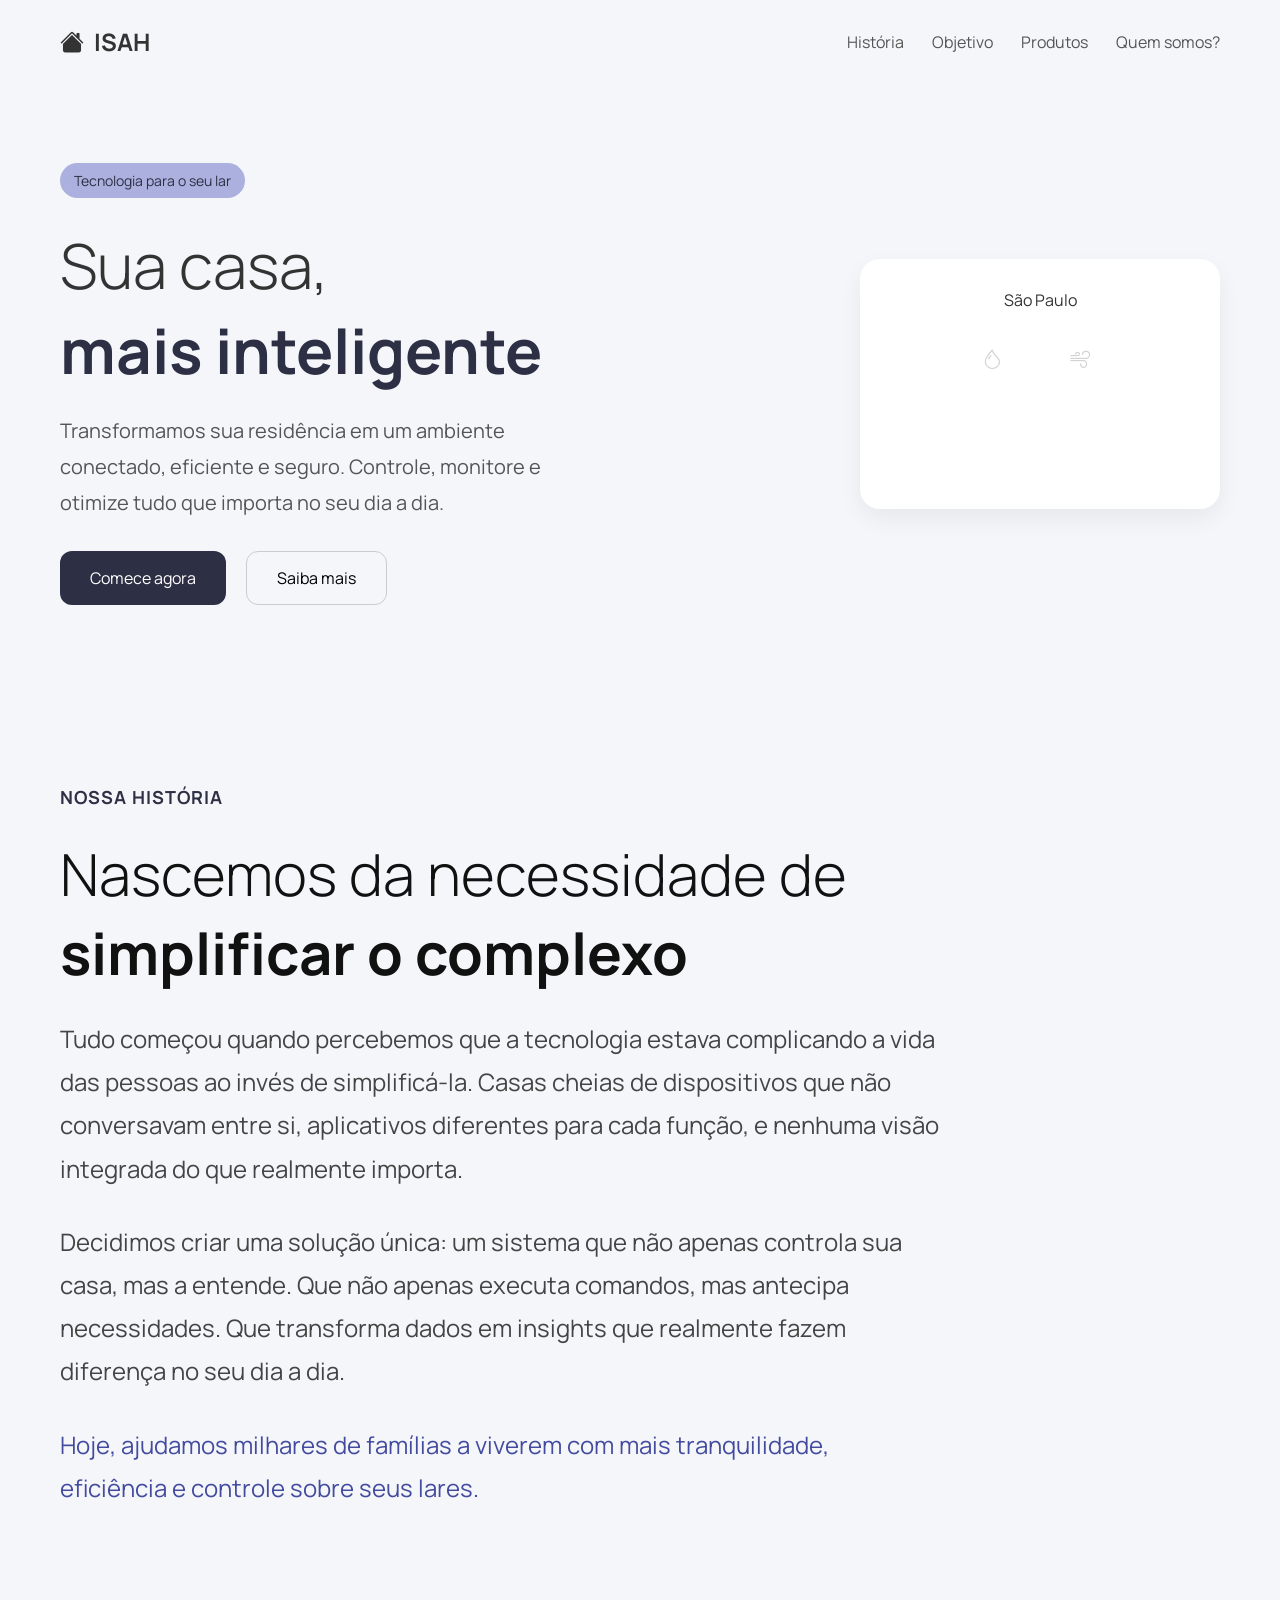
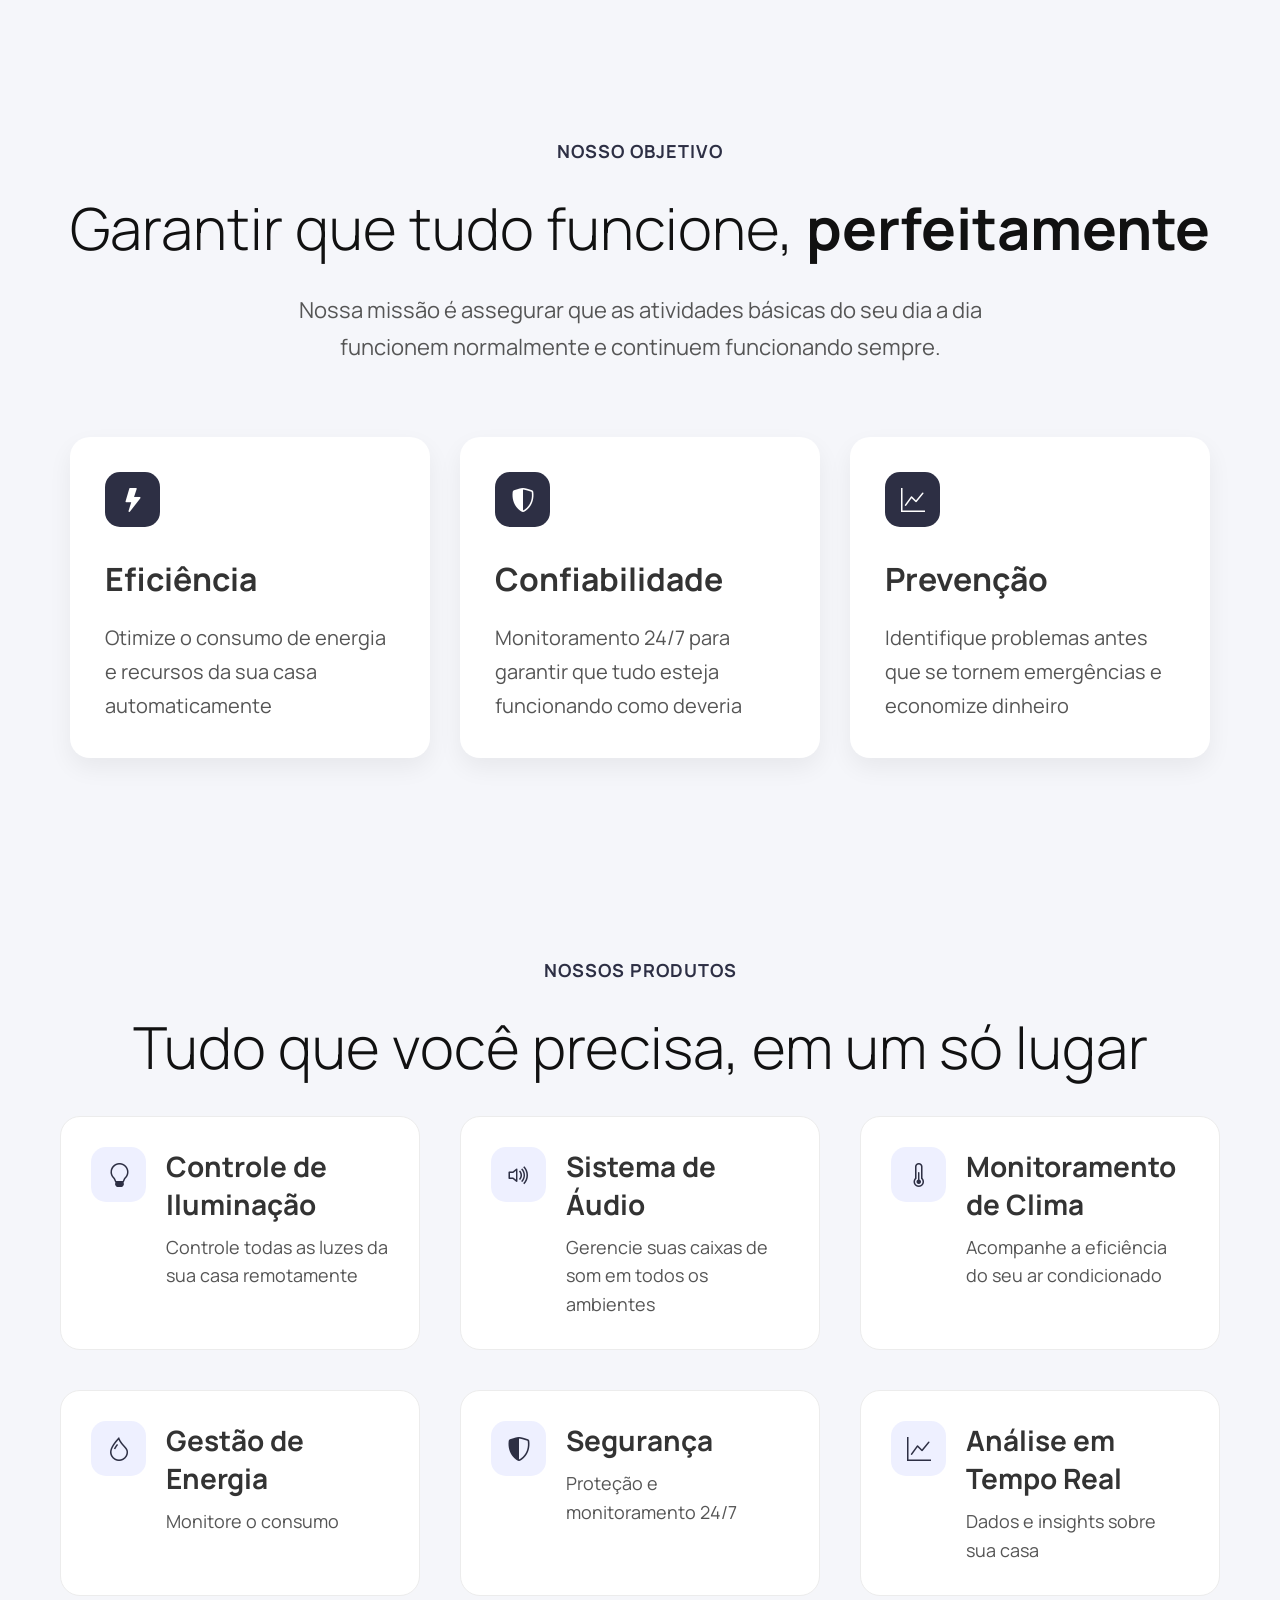
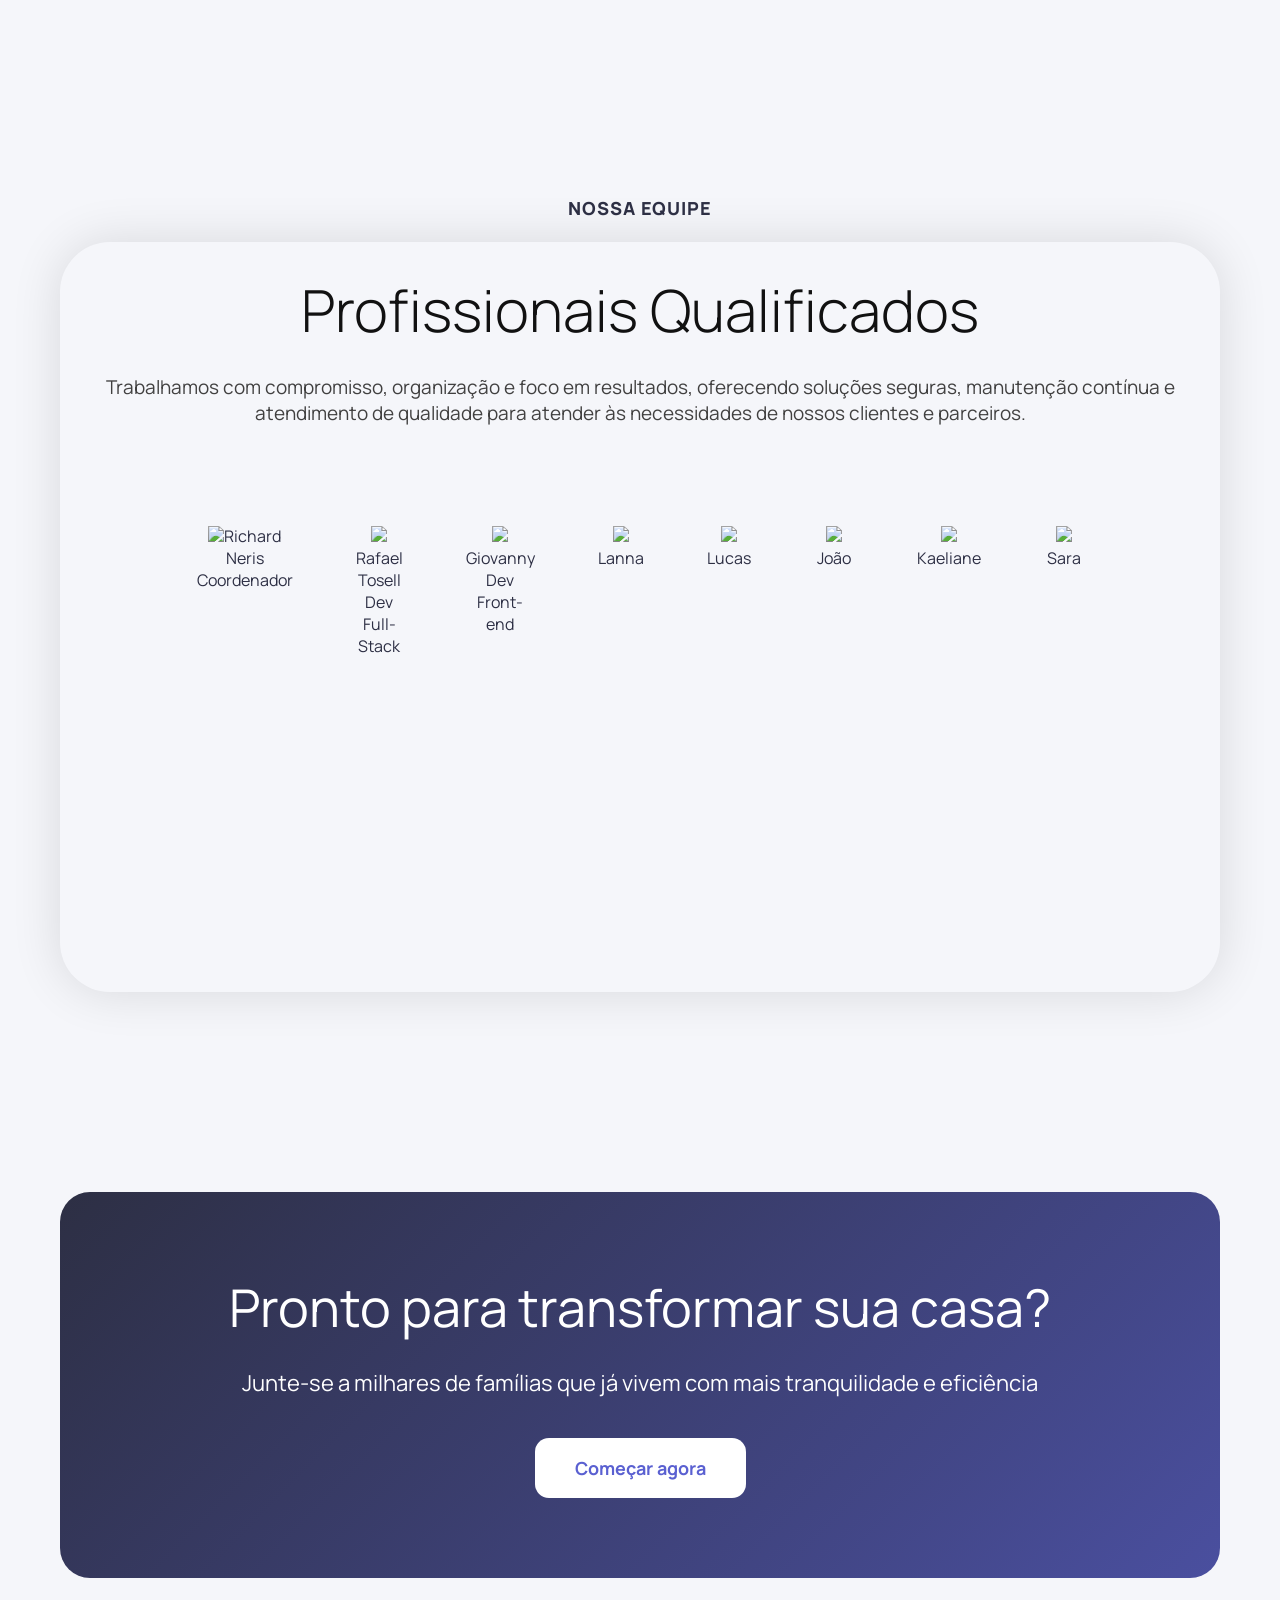
==== index.html @ e9da9058 "Add files via upload" ====
<!DOCTYPE html>
<html lang="pt-BR">

<head>
  <meta charset="UTF-8">
  <meta name="viewport" content="width=device-width, initial-scale=1.0">
  <link rel="stylesheet" href="https://cdn.jsdelivr.net/npm/bootstrap-icons@1.13.1/font/bootstrap-icons.min.css">
  <title>ISAH</title>
  <script src="./Sites Juntos/ISAH - Site Apresentação/script.js" defer></script>
  <link rel="stylesheet" href="./Sites Juntos/ISAH - Site Apresentação/style.css">
</head>

<body>

  <!-- HEADER -->

  <header>
    <h2><i class="bi bi-house-fill"></i>ISAH</h2>

    <nav>
      <a href="#history">História</a>
      <a href="#goals">Objetivo</a>
      <a href="#products">Produtos</a>
      <a href="#nos">Quem somos?</a>
    </nav>
  </header>

  <!-- HERO -->

  <section class="hero">

    <div class="left">

      <div class="tag">
        Tecnologia para o seu lar
      </div>

      <h1>
        Sua casa, <br>
        <span>mais inteligente</span>
      </h1>

      <p>
        Transformamos sua residência em um ambiente conectado,
        eficiente e seguro. Controle, monitore e otimize tudo
        que importa no seu dia a dia.
      </p>

      <div class="buttons">
        <button id="btn-primary">Comece agora</button>
        <button class="btn-secondary">Saiba mais</button>
      </div>

    </div>

    <div class="clima">


      <large id="loc">São Paulo</large>

      <div class="temp"></div>

      <p id="status-clima"></p>

      <div class="weather-info">
        <div>
          <p id="umidade-ar"><i class="bi bi-droplet"></i></p>

          <p id="velocidade-vento"><i class="bi bi-wind"></i> &nbsp;</p>
        </div>

      </div>

  </section>

  <!-- HISTÓRIA -->

  <section id="history">

    <span class="subtitle">NOSSA HISTÓRIA</span>

    <h2>
      Nascemos da necessidade de <br>
      <span>simplificar o complexo</span>
    </h2>

    <p>
      Tudo começou quando percebemos que a tecnologia estava complicando a vida das pessoas ao invés de simplificá-la.
      Casas cheias de dispositivos que não conversavam entre si, aplicativos diferentes para cada função,
      e nenhuma visão integrada do que realmente importa.
    </p>

    <p>
      Decidimos criar uma solução única: um sistema que não apenas controla sua casa, mas a entende.
      Que não apenas executa comandos, mas antecipa necessidades.
      Que transforma dados em insights que realmente fazem diferença no seu dia a dia.
    </p>

    <p class="highlight">
      Hoje, ajudamos milhares de famílias a viverem com mais tranquilidade,
      eficiência e controle sobre seus lares.
    </p>

  </section>

  <!-- OBJETIVOS -->

  <section id="goals">

    <span class="subtitle">NOSSO OBJETIVO</span>

    <h2>
      Garantir que tudo funcione,
      <span>perfeitamente</span>
    </h2>

    <p class="description">
      Nossa missão é assegurar que as atividades básicas do seu dia a dia
      funcionem normalmente e continuem funcionando sempre.
    </p>

    <div class="cards">

      <div class="card">
        <div class="icon"><i class="bi bi-lightning-fill"></i></div>

        <h3>Eficiência</h3>

        <p>
          Otimize o consumo de energia e recursos da sua casa automaticamente
        </p>
      </div>

      <div class="card">
        <div class="icon"><i class="bi bi-shield-shaded"></i></div>

        <h3>Confiabilidade</h3>

        <p>
          Monitoramento 24/7 para garantir que tudo esteja funcionando como deveria
        </p>
      </div>

      <div class="card">
        <div class="icon"><i class="bi bi-graph-up"></i></div>

        <h3>Prevenção</h3>

        <p>
          Identifique problemas antes que se tornem emergências e economize dinheiro
        </p>
      </div>

    </div>

  </section>

  <!-- PRODUTOS -->

  <section id="products">

    <span class="subtitle">NOSSOS PRODUTOS</span>

    <h2>
      Tudo que você precisa,
      <span>em um só lugar</span>
    </h2>

    <div class="products-grid">

      <div class="product-card">
        <div class="product-icon"><i class="bi bi-lightbulb"></i></div>

        <div>
          <h3>Controle de Iluminação</h3>
          <p>Controle todas as luzes da sua casa remotamente</p>
        </div>
      </div>

      <div class="product-card">
        <div class="product-icon"><i class="bi bi-volume-up"></i></div>

        <div>
          <h3>Sistema de Áudio</h3>
          <p>Gerencie suas caixas de som em todos os ambientes</p>
        </div>
      </div>

      <div class="product-card">
        <div class="product-icon"><i class="bi bi-thermometer-half"></i></div>

        <div>
          <h3>Monitoramento de Clima</h3>
          <p>Acompanhe a eficiência do seu ar condicionado</p>
        </div>
      </div>

      <div class="product-card">
        <div class="product-icon"><i class="bi bi-droplet"></i></div>

        <div>
          <h3>Gestão de Energia</h3>
          <p>Monitore o consumo</p>
        </div>
      </div>

      <div class="product-card">
        <div class="product-icon"><i class="bi bi-shield-shaded"></i></div>

        <div>
          <h3>Segurança</h3>
          <p>Proteção e monitoramento 24/7</p>
        </div>
      </div>

      <div class="product-card">
        <div class="product-icon"><i class="bi bi-graph-up"></i></div>

        <div>
          <h3>Análise em Tempo Real</h3>
          <p>Dados e insights sobre sua casa</p>
        </div>
      </div>

    </div>



    <!------Time----->


    <section id="nos">
 <h1 class="subtitle-time">NOSSA EQUIPE</h1><br>
      <div class="time-cor">
        <h2 class="time">Profissionais Qualificados</h2>
        <span class="text-apresentation">Trabalhamos com compromisso, organização e foco em resultados, oferecendo soluções seguras,
          manutenção contínua e atendimento de qualidade para atender às necessidades de nossos clientes e
          parceiros.</span>


        <div>
          <div class="box"><img
              src="../ISAH - Site Apresentação/src - integrantes/user-icon-on-transparent-background-free-png.webp"><span>Richard Neris<br>Coordenador</span></div>
          <div class="box"><img
              src="../ISAH - Site Apresentação/src - integrantes/user-icon-on-transparent-background-free-png.webp"><span>Rafael Tosell<br>Dev Full-Stack</span></div>
          <div class="box"><img
              src="../ISAH - Site Apresentação/src - integrantes/user-icon-on-transparent-background-free-png.webp"><span>Giovanny<br>Dev Front-end</span>
          </div>
          <div class="box"><img
              src="../ISAH - Site Apresentação/src - integrantes/user-icon-on-transparent-background-free-png.webp"><span>Lanna</span>
          </div>
          <div class="box"><img
              src="../ISAH - Site Apresentação/src - integrantes/user-icon-on-transparent-background-free-png.webp"><span>Lucas<br></span>
          </div>
          <div class="box"><img
              src="../ISAH - Site Apresentação/src - integrantes/user-icon-on-transparent-background-free-png.webp"><span>João</span>
          </div>
          <div class="box"><img
              src="../ISAH - Site Apresentação/src - integrantes/user-icon-on-transparent-background-free-png.webp"><span>Kaeliane</span>
          </div>
          <div class="box"><img
              src="../ISAH - Site Apresentação/src - integrantes/user-icon-on-transparent-background-free-png.webp"><span>Sara</span>
          </div>
        </div>
      </div>
    </section>


    <!-- CTA -->

    <div class="cta-box">

      <h3>Pronto para transformar sua casa?</h3>

      <p>
        Junte-se a milhares de famílias que já vivem
        com mais tranquilidade e eficiência
      </p>

      <button id="go-to-website">Começar agora</button>

    </div>

  </section>

</body>

</html>
---- Sites Juntos/ISAH - Site Apresentação/style.css ----
@import url('https://fonts.googleapis.com/css2?family=Jost:ital,wght@0,100..900;1,100..900&family=Oswald:wght@200..700&display=swap');
@import url('https://fonts.googleapis.com/css2?family=Manrope:wght@200..800&display=swap');

html{
  scroll-behavior: smooth;
}

* {
  margin: 0;
  padding: 0;
  box-sizing: border-box;
  font-family: "Manrope", sans-serif;
}

body {
  background: #f5f6fa;
  color: #333;
  opacity: 1;
}

body.carrega{
  animation: sair 1s forwards;
}


@keyframes sair{
  to{
    opacity: 0;
  }
}



/* HEADER */

header {
  display: flex;
  justify-content: space-between;
  align-items: center;
  padding: 25px 60px;
}

header h2 {
  display: flex;
  align-items: center;
  gap: 10px;
}

nav a {
  margin-left: 25px;
  text-decoration: none;
  color: #555;
  transition: 0.3s;
}

nav a:hover {
  color: #555caf;
}

/* HERO */

.hero {
  display: flex;
  justify-content: space-between;
  align-items: center;
  padding: 80px 60px;
  gap: 50px;
  flex-wrap: wrap;
}

.left {
  max-width: 550px;
}

.tag {
  background: #abb0de;
  color: #2d2f44;
  padding: 8px 14px;
  border-radius: 20px;
  display: inline-block;
  margin-bottom: 25px;
  font-size: 14px;
}

.hero h1 {
  font-size: 62px;
  margin-bottom: 20px;
  font-weight: 300;
}

.hero h1 span {
  color: #2d2f44;
  font-weight: bold;
}

.hero p {
  font-size: 20px;
  line-height: 1.8;
  color: #555;
  margin-bottom: 30px;
}

.buttons {
  display: flex;
  gap: 20px;
}

#btn-primary {
  background: #2d2f44;
  color: white;
  border: none;
  padding: 15px 30px;
  border-radius: 12px;
  cursor: pointer;
  font-size: 16px;
}

.btn-secondary {
  background: transparent;
  border: 1px solid #ccc;
  padding: 15px 30px;
  border-radius: 12px;
  cursor: pointer;
  font-size: 16px;
}

/* WEATHER CARD */

.clima{
  background: white;
  padding: 30px;
  border-radius: 20px;
  width: 360px;
  height: 250px;
  box-shadow: 0 10px 25px rgba(0,0,0,0.06);
  transition: 0.5s ease;
  text-align: center;
}

.clima:hover{
  transform: scale(1.1);
  box-shadow: 0 15px 35px rgba(0,0,0,0.12);
  background-color:#55556990;
  color: white;
}


.temp {
  position: relative;
  font-size: 30px;
  margin: 0px 0;
}

.weather-info{
  display: flex;
  justify-content: space-around;
  margin: 0;
  color: #666;
  width: 100%;
  height: 100%;
}

#velocidade-vento,
#umidade-ar{
  display:inline;
  width: 100%;
  height: 100%;
  padding: 33px;
  color: lightgray;
}
/* HISTORY */

#history {
  padding: 100px 60px;
  max-width: 1000px;
}

.subtitle {
  color: #2d2f44;
  font-size: 18px;
  font-weight: bold;
  letter-spacing: 1px;
}

#history h2,
#goals h2,
#products h2 {
  font-size: 58px;
  font-weight: 300;
  margin: 25px 0;
  color: #111;
}

#history h2 span,
#goals h2 span,
#products h2 span
#time h2 span{
  font-weight: 700;
}

#history p {
  font-size: 24px;
  line-height: 1.8;
  color: #444;
  margin-bottom: 30px;
}

.highlight {
  color: #434b9f!important;
}

/* GOALS */

#goals {
  padding: 100px 60px;
  text-align: center;
}

.description {
  max-width: 700px;
  margin: 20px auto 70px;
  font-size: 22px;
  color: #555;
  line-height: 1.7;
}

.cards {
  display: flex;
  justify-content: center;
  gap: 30px;
  flex-wrap: wrap;
}

.card {
  background: white;
  width: 360px;
  padding: 35px;
  border-radius: 20px;
  text-align: left;
  box-shadow: 0 10px 25px rgba(0,0,0,0.06);
  transition: 0.3s;
}

.card:hover {
  transform: translateY(-8px);
}

.icon {
  width: 55px;
  height: 55px;
  background: #2d2f44;
  color: white;
  border-radius: 15px;
  display: flex;
  align-items: center;
  justify-content: center;
  font-size: 24px;
  margin-bottom: 30px;
}

.card h3 {
  font-size: 32px;
  margin-bottom: 20px;
}

.card p {
  font-size: 20px;
  line-height: 1.7;
  color: #555;
}

/* PRODUCTS */

#products {
  padding: 100px 60px;
  text-align: center;
  width: 100%;
}

.products-grid {
  display: grid;
  grid-template-columns: repeat(auto-fit, minmax(360px, 1fr));
  gap: 40px;
  margin-top: 30px;
  margin-bottom: 200px;
}

.product-card {
  background: white;
  border-radius: 20px;
  padding: 30px;
  display: flex;
  gap: 20px;
  text-align: left;
  border: 1px solid #ececec;
  transition: 0.3s;
}

.product-card:hover {
  transform: translateY(-5px);
  box-shadow: 0 10px 25px rgba(0,0,0,0.06);
}

.product-icon {
  min-width: 55px;
  height: 55px;
  background: #eef0ff;
  color: #2d2f44;
  border-radius: 15px;
  display: flex;
  align-items: center;
  justify-content: center;
  font-size: 24px;
}

.product-card h3 {
  font-size: 28px;
  margin-bottom: 10px;
}

.product-card p {
  font-size: 18px;
  color: #555;
  line-height: 1.6;
}

/* CTA */

.cta-box {
  margin-top: 90px;
  background: linear-gradient(135deg, #2d2f44, #4a4f9f);
  padding: 80px 40px;
  border-radius: 30px;
  color: white;
}

.cta-box h3 {
  font-size: 52px;
  margin-bottom: 25px;
  font-weight: 400;
}

.cta-box p {
  font-size: 22px;
  margin-bottom: 40px;
}

.cta-box button {
  background: white;
  color: #5a60d1;
  border: none;
  padding: 18px 40px;
  border-radius: 14px;
  font-size: 18px;
  font-weight: bold;
  cursor: pointer;
  transition: 0.3s;
}

.cta-box button:hover {
  transform: scale(1.05);
}


/*------Time-------*/


 .subtitle-time{
  color: #2d2f44;
  font-size: 18px;
  font-weight: 900;
  letter-spacing: 1px;
  margin-top: 2.5%;
 }

.time-cor{
  padding: 0.3%;
  justify-content: center;
  align-items: center;
  box-shadow: 0 0 50px rgba(0,0,0,0.12);
  margin-bottom: 200px;
  border-radius: 50px;
  width: 100%;
  height: 750px;
}


.box{
  display: inline-table;
  width: 100px;
  height: 100px;
  padding: 30px;
  margin-top: 50px;
  transition: 0.09s ease;
  border-radius: 70px;
}

.box:hover{
  box-shadow: 0 0 30px rgba(0,0,0,0.12);
  border-radius: 70px;
  transform: scale(1.1);
  transition: 0.04s ease;
}

img{
  height: 93px;
  margin-top: 20px;
}

.box span{
  color: #2d2f44;
}

.text-apresentation{
  color: rgb(65, 64, 64);
  font-size: 19px;
  width: 100%;
}
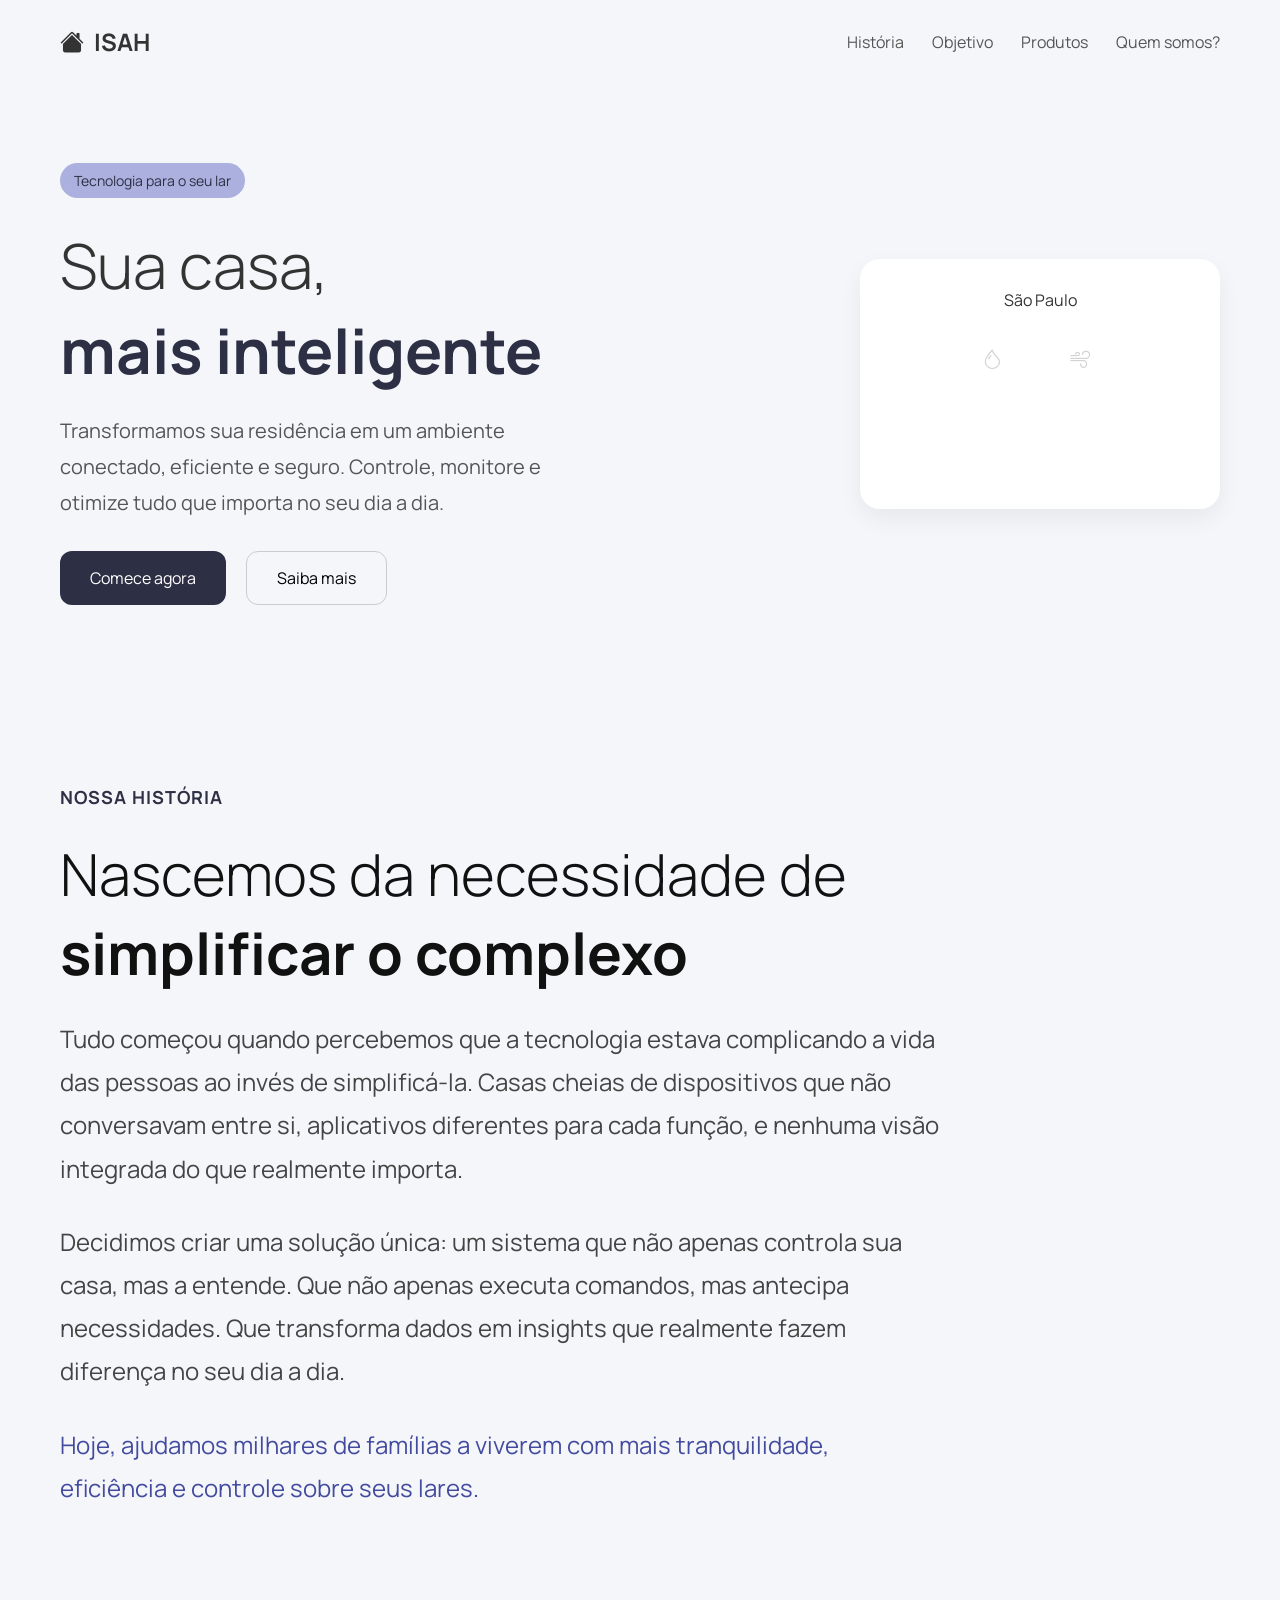
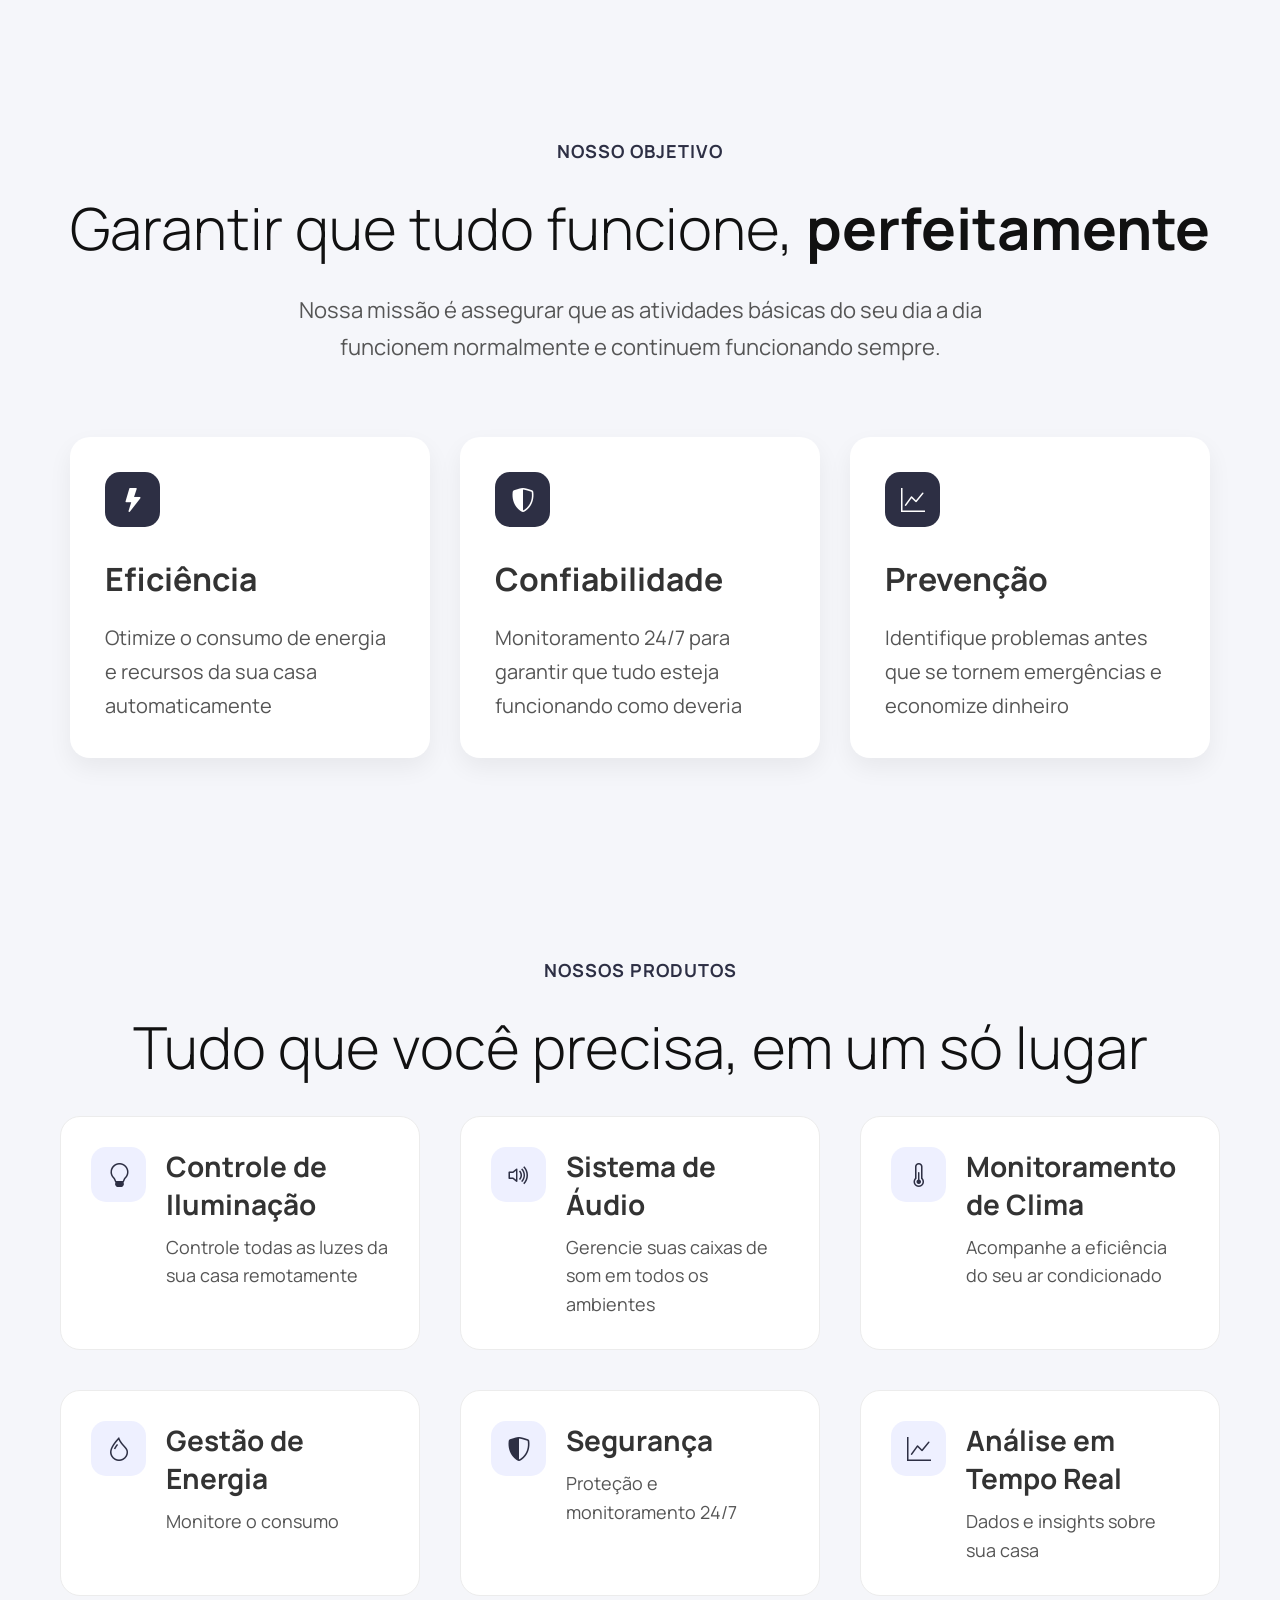
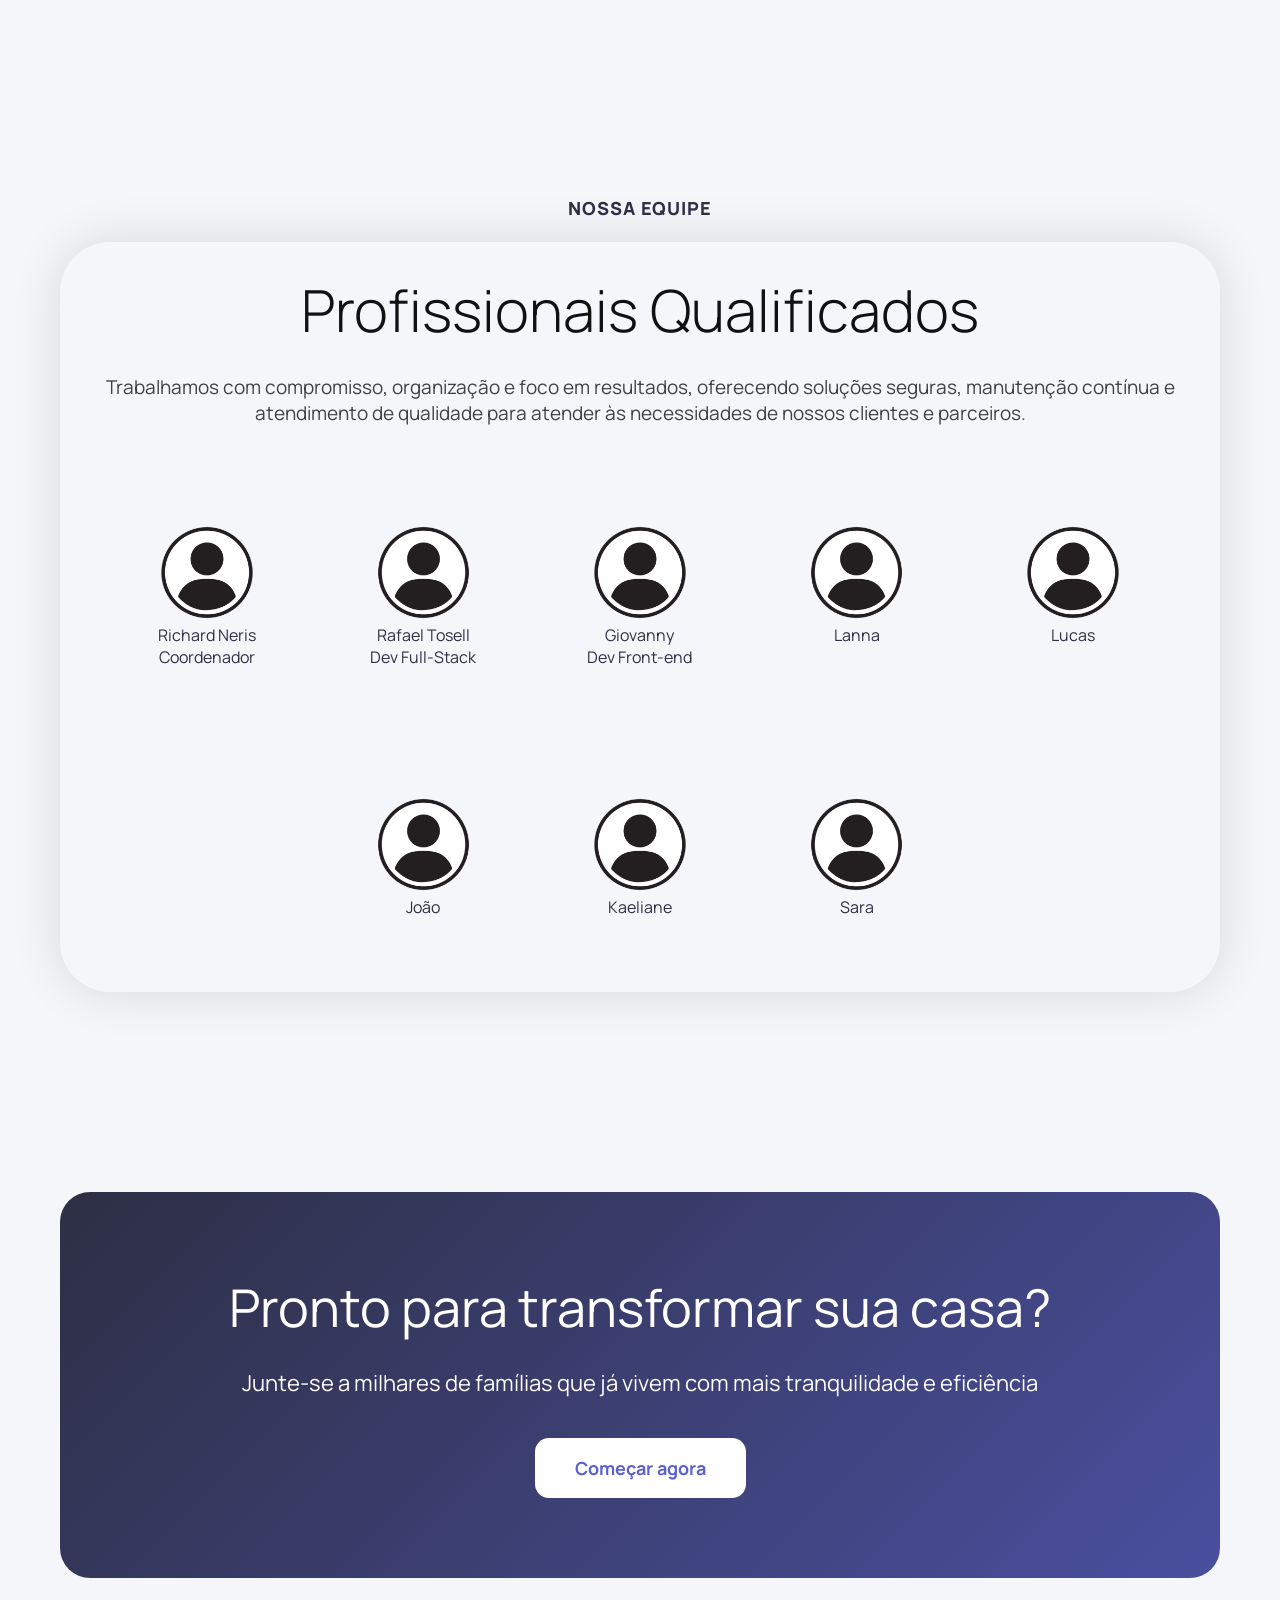
==== commit 6833cd7a: "Update index.html" ====
--- a/index.html
+++ b/index.html
@@ -240,26 +240,26 @@
 
         <div>
           <div class="box"><img
-              src="../ISAH - Site Apresentação/src - integrantes/user-icon-on-transparent-background-free-png.webp"><span>Richard Neris<br>Coordenador</span></div>
-          <div class="box"><img
-              src="../ISAH - Site Apresentação/src - integrantes/user-icon-on-transparent-background-free-png.webp"><span>Rafael Tosell<br>Dev Full-Stack</span></div>
-          <div class="box"><img
-              src="../ISAH - Site Apresentação/src - integrantes/user-icon-on-transparent-background-free-png.webp"><span>Giovanny<br>Dev Front-end</span>
-          </div>
-          <div class="box"><img
-              src="../ISAH - Site Apresentação/src - integrantes/user-icon-on-transparent-background-free-png.webp"><span>Lanna</span>
-          </div>
-          <div class="box"><img
-              src="../ISAH - Site Apresentação/src - integrantes/user-icon-on-transparent-background-free-png.webp"><span>Lucas<br></span>
-          </div>
-          <div class="box"><img
-              src="../ISAH - Site Apresentação/src - integrantes/user-icon-on-transparent-background-free-png.webp"><span>João</span>
-          </div>
-          <div class="box"><img
-              src="../ISAH - Site Apresentação/src - integrantes/user-icon-on-transparent-background-free-png.webp"><span>Kaeliane</span>
-          </div>
-          <div class="box"><img
-              src="../ISAH - Site Apresentação/src - integrantes/user-icon-on-transparent-background-free-png.webp"><span>Sara</span>
+              src="/Sites Juntos/ISAH - Site Apresentação/src - integrantes/user-icon-on-transparent-background-free-png.webp"><span>Richard Neris<br>Coordenador</span></div>
+          <div class="box"><img
+              src="/Sites Juntos/ISAH - Site Apresentação/src - integrantes/user-icon-on-transparent-background-free-png.webp"><span>Rafael Tosell<br>Dev Full-Stack</span></div>
+          <div class="box"><img
+              src="/Sites Juntos/ISAH - Site Apresentação/src - integrantes/user-icon-on-transparent-background-free-png.webp"><span>Giovanny<br>Dev Front-end</span>
+          </div>
+          <div class="box"><img
+              src="/Sites Juntos/ISAH - Site Apresentação/src - integrantes/user-icon-on-transparent-background-free-png.webp"><span>Lanna</span>
+          </div>
+          <div class="box"><img
+              src="/Sites Juntos/ISAH - Site Apresentação/src - integrantes/user-icon-on-transparent-background-free-png.webp"><span>Lucas<br></span>
+          </div>
+          <div class="box"><img
+              src="/Sites Juntos/ISAH - Site Apresentação/src - integrantes/user-icon-on-transparent-background-free-png.webp"><span>João</span>
+          </div>
+          <div class="box"><img
+              src="/Sites Juntos/ISAH - Site Apresentação/src - integrantes/user-icon-on-transparent-background-free-png.webp"><span>Kaeliane</span>
+          </div>
+          <div class="box"><img
+              src="/Sites Juntos/ISAH - Site Apresentação/src - integrantes/user-icon-on-transparent-background-free-png.webp"><span>Sara</span>
           </div>
         </div>
       </div>
@@ -285,4 +285,4 @@
 
 </body>
 
-</html>+</html>
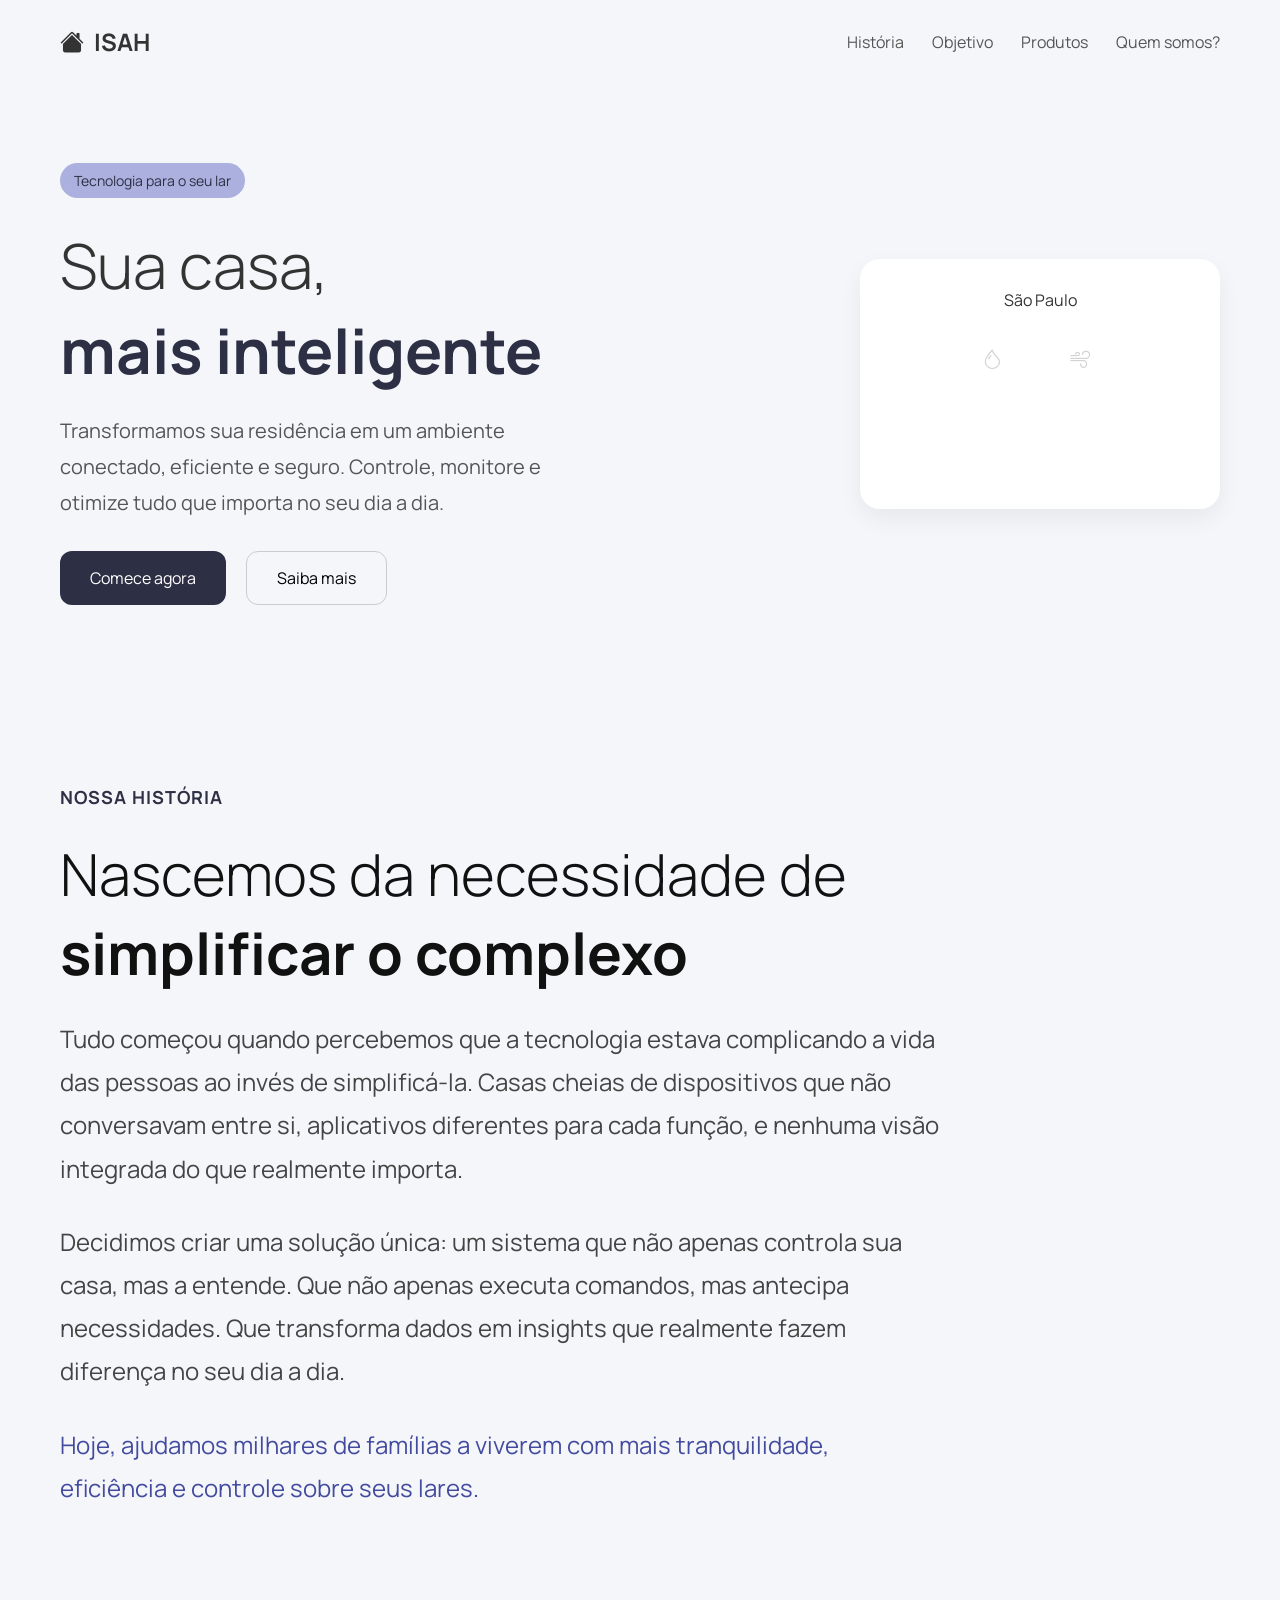
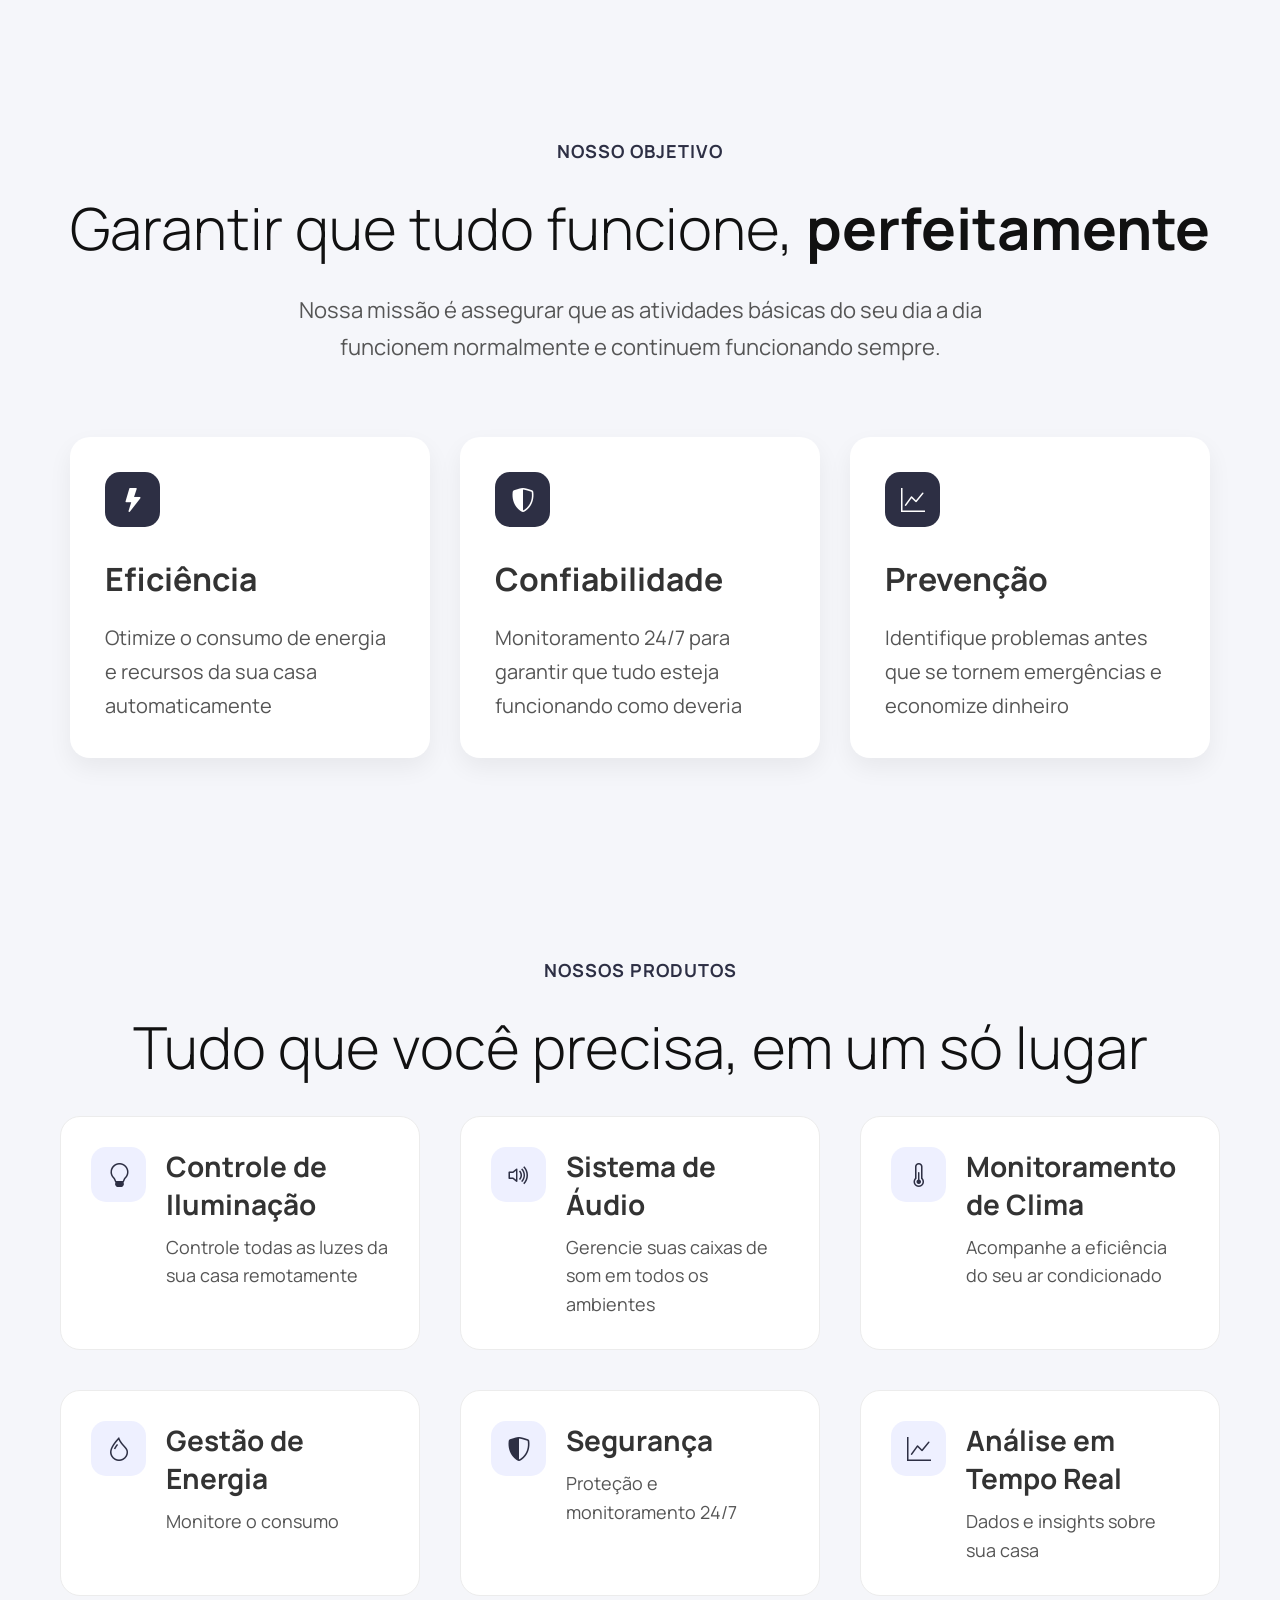
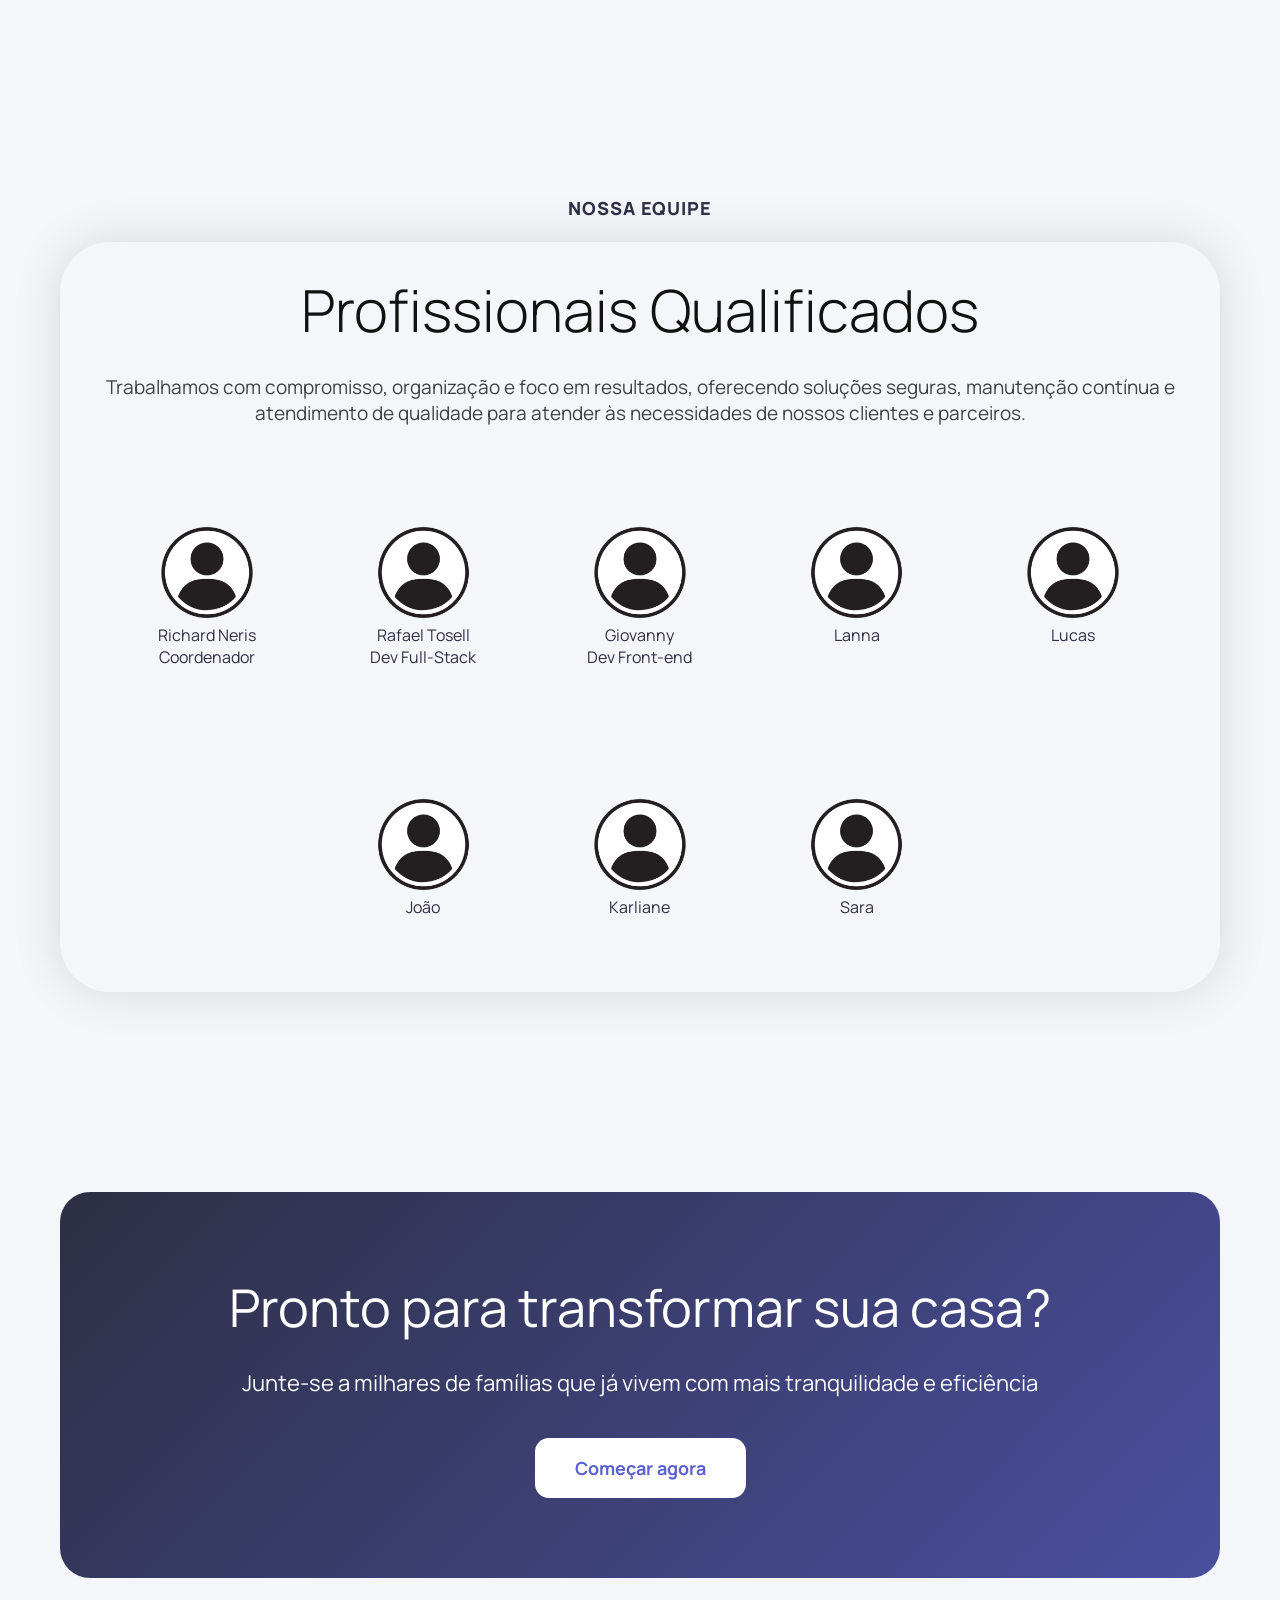
==== commit 448c6238: "Fix HTML encoding issues in index.html" ====
--- a/index.html
+++ b/index.html
@@ -240,26 +240,26 @@
 
         <div>
           <div class="box"><img
-              src="/Sites Juntos/ISAH - Site Apresentação/src - integrantes/user-icon-on-transparent-background-free-png.webp"><span>Richard Neris<br>Coordenador</span></div>
-          <div class="box"><img
-              src="/Sites Juntos/ISAH - Site Apresentação/src - integrantes/user-icon-on-transparent-background-free-png.webp"><span>Rafael Tosell<br>Dev Full-Stack</span></div>
-          <div class="box"><img
-              src="/Sites Juntos/ISAH - Site Apresentação/src - integrantes/user-icon-on-transparent-background-free-png.webp"><span>Giovanny<br>Dev Front-end</span>
-          </div>
-          <div class="box"><img
-              src="/Sites Juntos/ISAH - Site Apresentação/src - integrantes/user-icon-on-transparent-background-free-png.webp"><span>Lanna</span>
-          </div>
-          <div class="box"><img
-              src="/Sites Juntos/ISAH - Site Apresentação/src - integrantes/user-icon-on-transparent-background-free-png.webp"><span>Lucas<br></span>
-          </div>
-          <div class="box"><img
-              src="/Sites Juntos/ISAH - Site Apresentação/src - integrantes/user-icon-on-transparent-background-free-png.webp"><span>João</span>
-          </div>
-          <div class="box"><img
-              src="/Sites Juntos/ISAH - Site Apresentação/src - integrantes/user-icon-on-transparent-background-free-png.webp"><span>Kaeliane</span>
-          </div>
-          <div class="box"><img
-              src="/Sites Juntos/ISAH - Site Apresentação/src - integrantes/user-icon-on-transparent-background-free-png.webp"><span>Sara</span>
+              src="./Sites Juntos/ISAH - Site Apresentação/src - integrantes/user-icon-on-transparent-background-free-png.webp"><span>Richard Neris<br>Coordenador</span></div>
+          <div class="box"><img
+              src="./Sites Juntos/ISAH - Site Apresentação/src - integrantes/user-icon-on-transparent-background-free-png.webp"><span>Rafael Tosell<br>Dev Full-Stack</span></div>
+          <div class="box"><img
+              src="./Sites Juntos/ISAH - Site Apresentação/src - integrantes/user-icon-on-transparent-background-free-png.webp"><span>Giovanny<br>Dev Front-end</span>
+          </div>
+          <div class="box"><img
+              src="./Sites Juntos/ISAH - Site Apresentação/src - integrantes/user-icon-on-transparent-background-free-png.webp"><span>Lanna</span>
+          </div>
+          <div class="box"><img
+              src="./Sites Juntos/ISAH - Site Apresentação/src - integrantes/user-icon-on-transparent-background-free-png.webp"><span>Lucas<br></span>
+          </div>
+          <div class="box"><img
+              src="./Sites Juntos/ISAH - Site Apresentação/src - integrantes/user-icon-on-transparent-background-free-png.webp"><span>João</span>
+          </div>
+          <div class="box"><img
+              src="./Sites Juntos/ISAH - Site Apresentação/src - integrantes/user-icon-on-transparent-background-free-png.webp"><span>Karliane</span>
+          </div>
+          <div class="box"><img
+              src="./Sites Juntos/ISAH - Site Apresentação/src - integrantes/user-icon-on-transparent-background-free-png.webp"><span>Sara</span>
           </div>
         </div>
       </div>
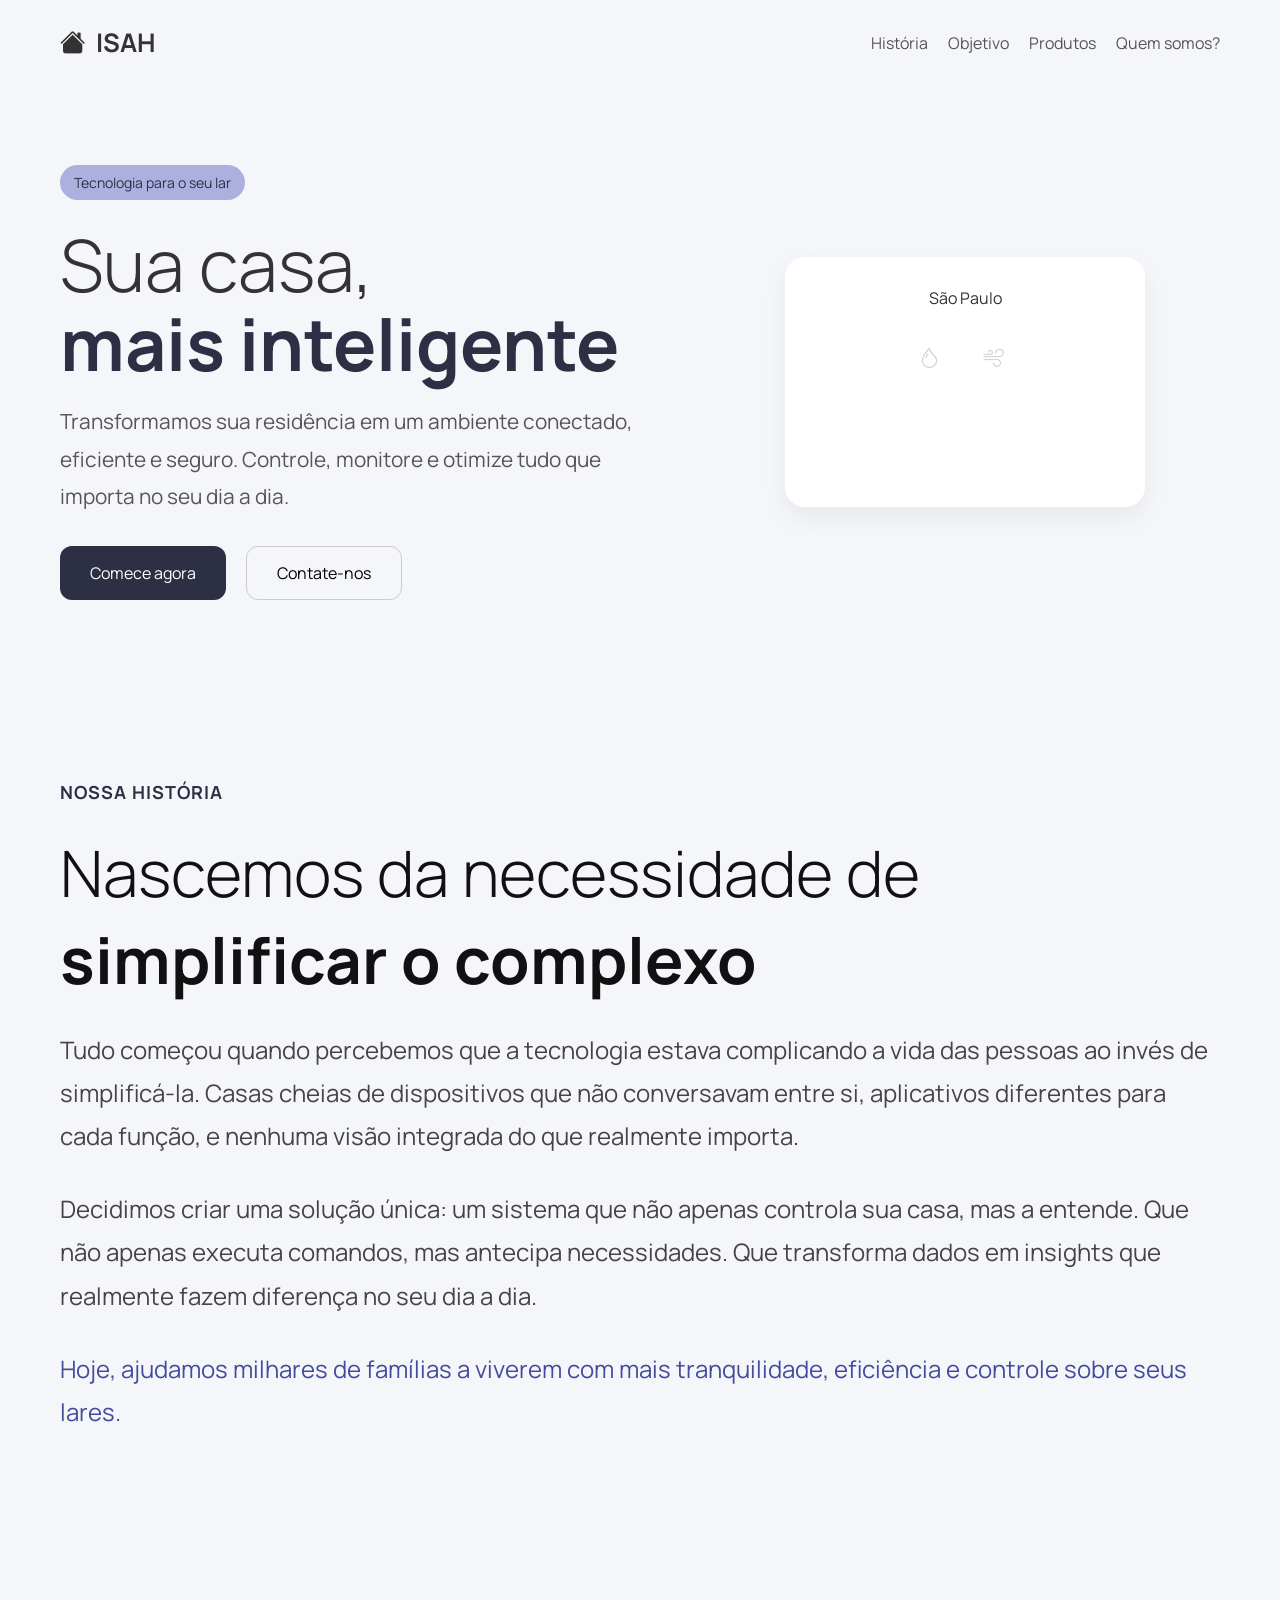
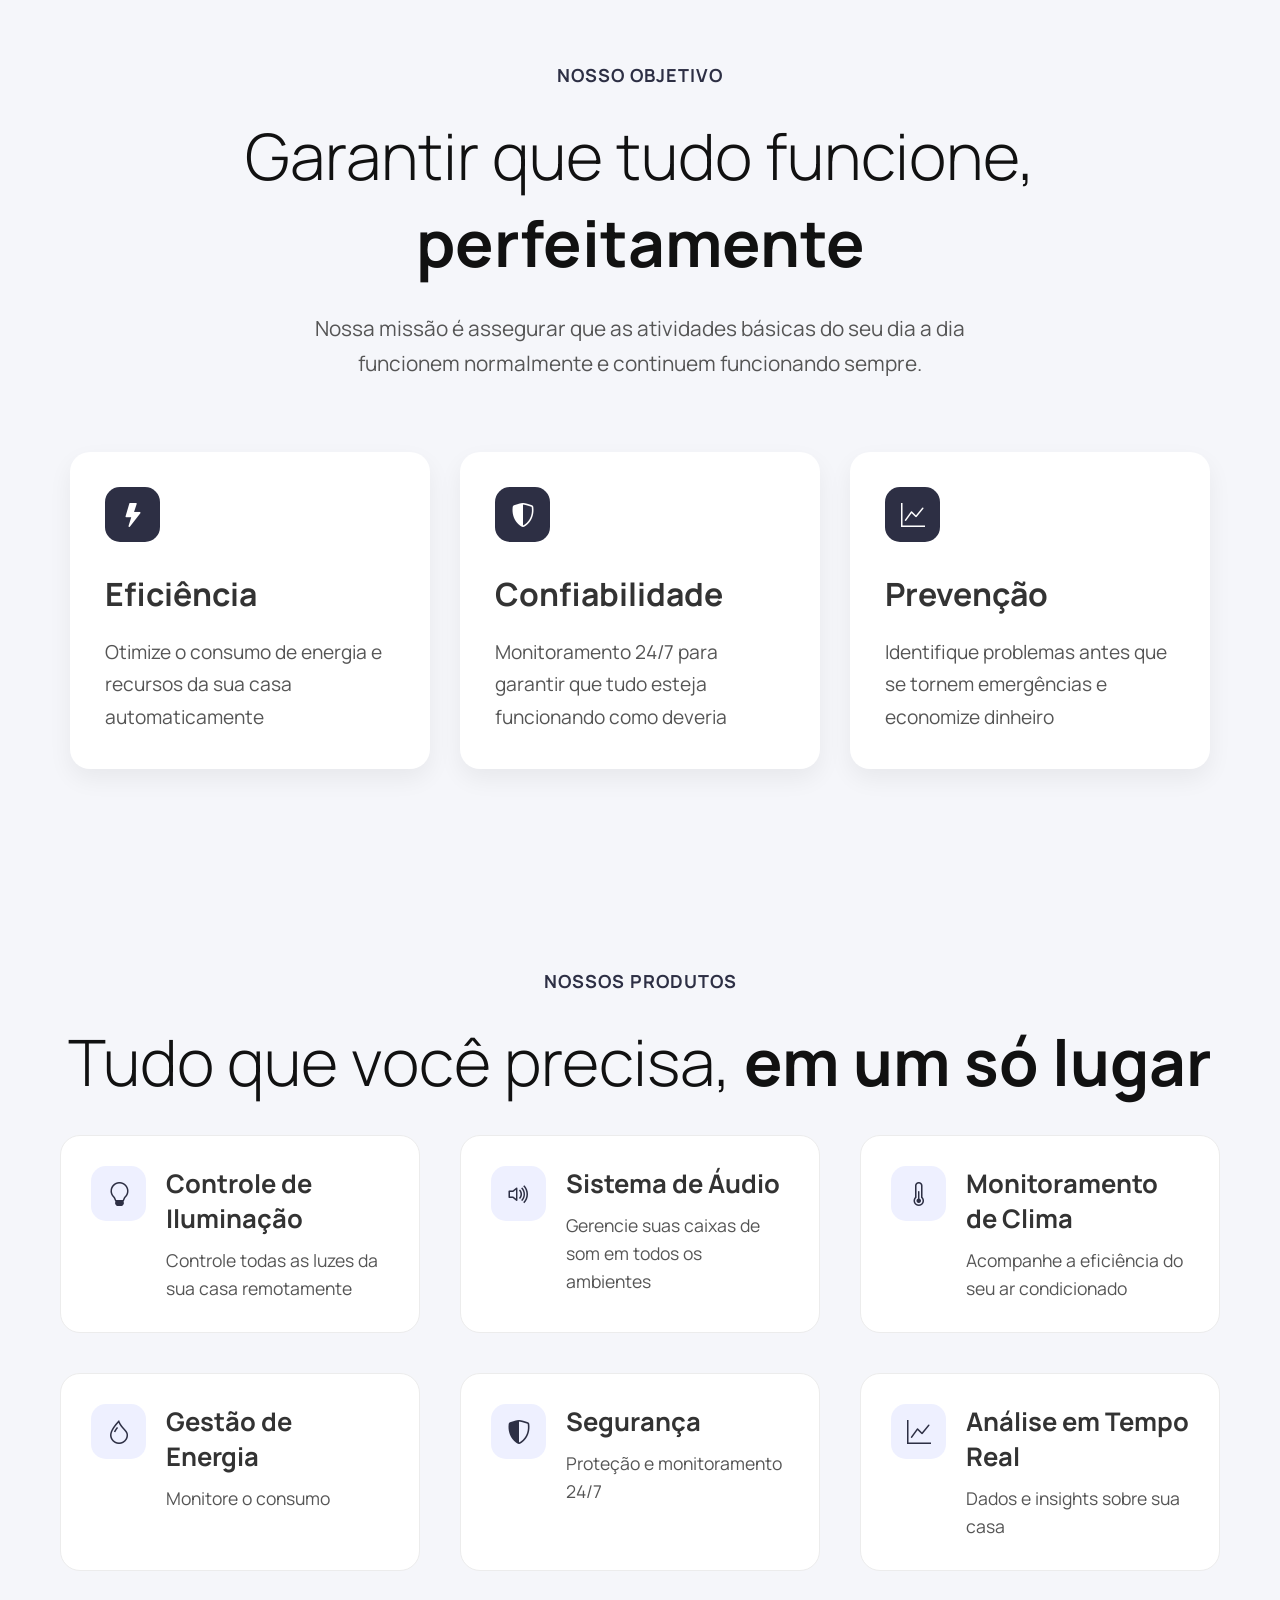
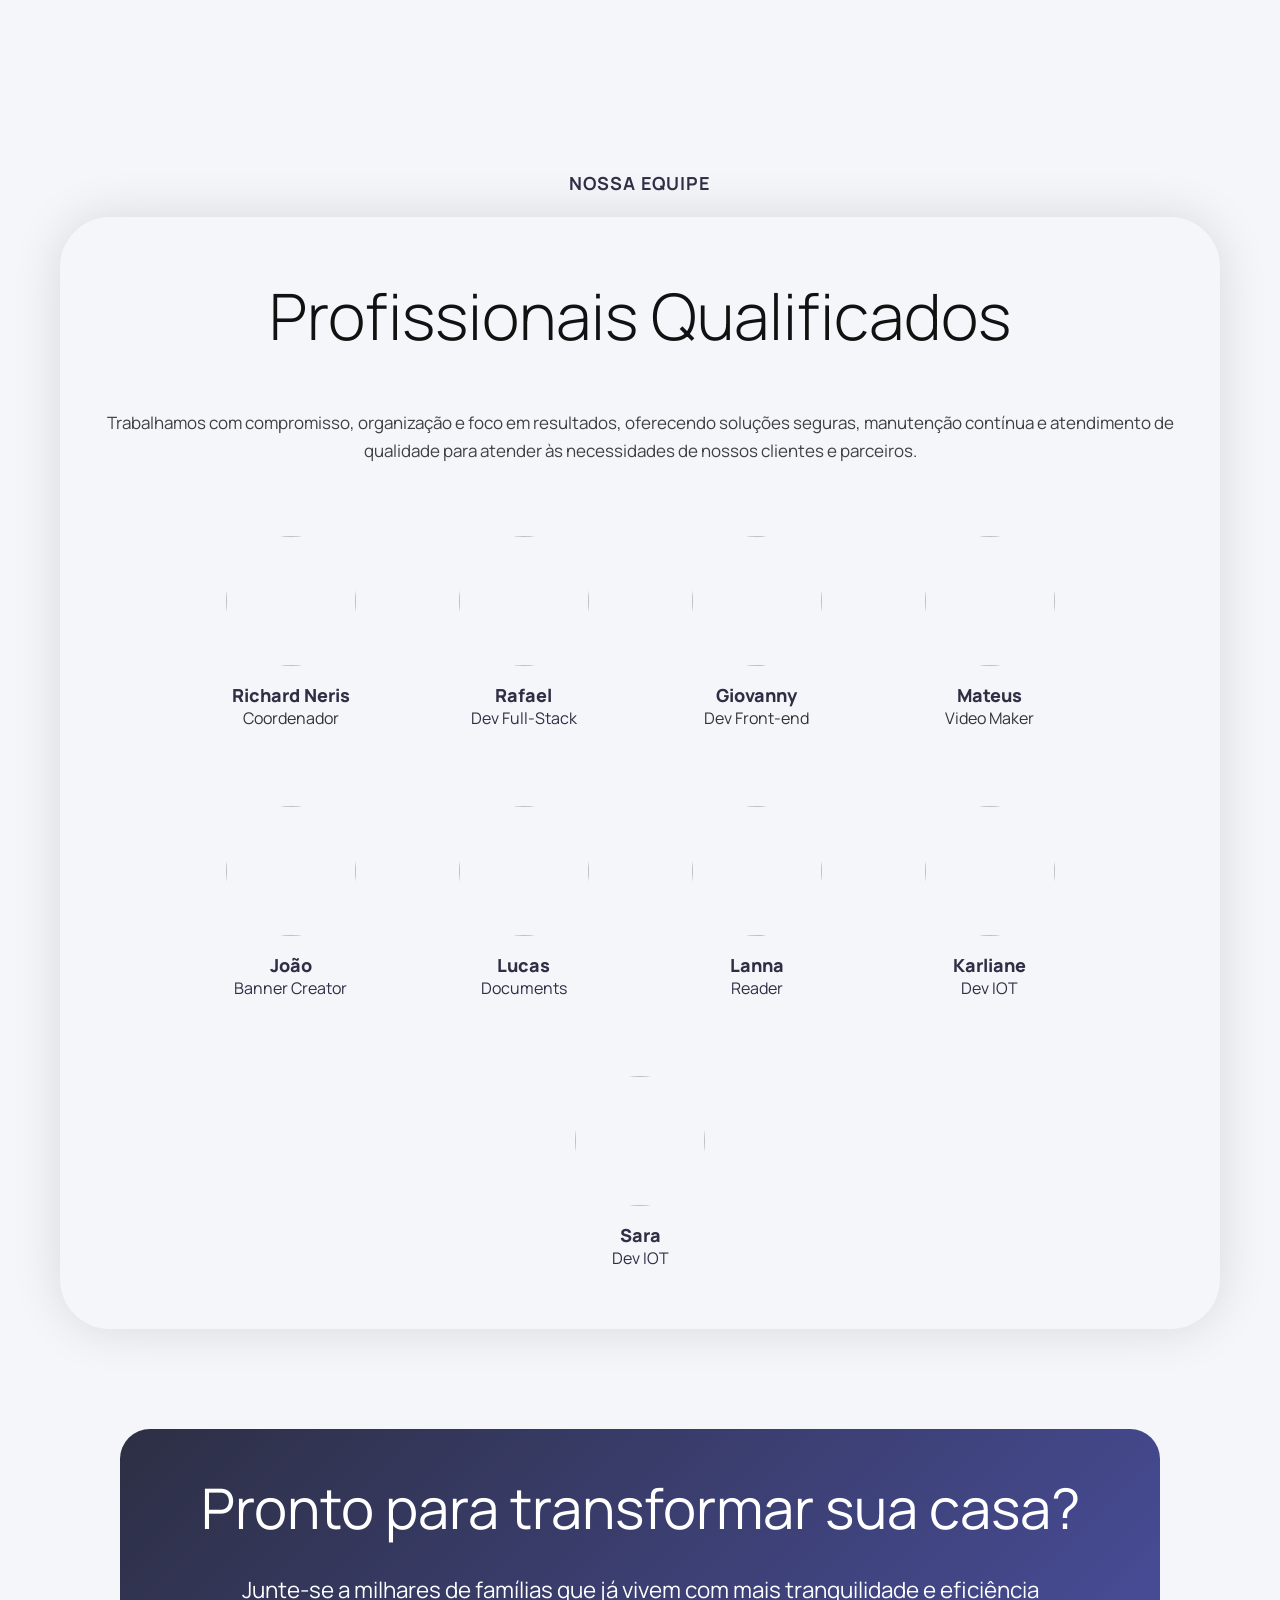
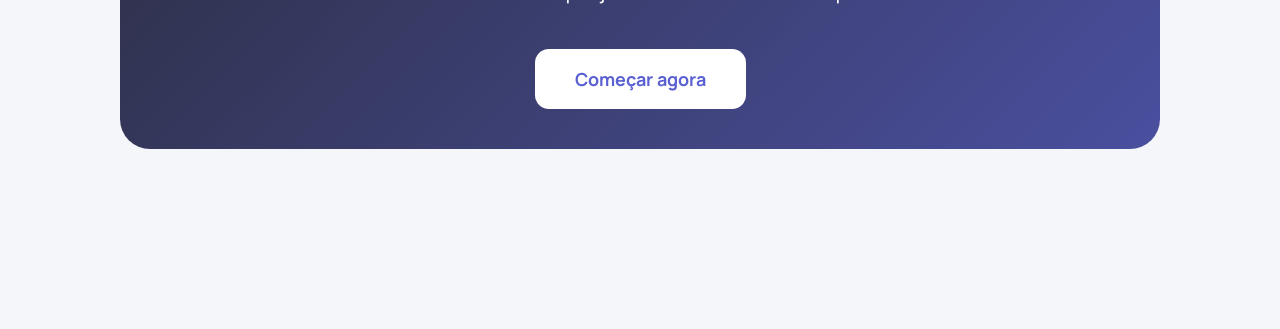
==== commit 31e2d753: "Update index.html" ====
--- a/index.html
+++ b/index.html
@@ -48,7 +48,7 @@
 
       <div class="buttons">
         <button id="btn-primary">Comece agora</button>
-        <button class="btn-secondary">Saiba mais</button>
+        <button class="btn-secondary" >Contate-nos</button>
       </div>
 
     </div>
@@ -240,26 +240,29 @@
 
         <div>
           <div class="box"><img
-              src="./Sites Juntos/ISAH - Site Apresentação/src - integrantes/user-icon-on-transparent-background-free-png.webp"><span>Richard Neris<br>Coordenador</span></div>
-          <div class="box"><img
-              src="./Sites Juntos/ISAH - Site Apresentação/src - integrantes/user-icon-on-transparent-background-free-png.webp"><span>Rafael Tosell<br>Dev Full-Stack</span></div>
-          <div class="box"><img
-              src="./Sites Juntos/ISAH - Site Apresentação/src - integrantes/user-icon-on-transparent-background-free-png.webp"><span>Giovanny<br>Dev Front-end</span>
-          </div>
-          <div class="box"><img
-              src="./Sites Juntos/ISAH - Site Apresentação/src - integrantes/user-icon-on-transparent-background-free-png.webp"><span>Lanna</span>
-          </div>
-          <div class="box"><img
-              src="./Sites Juntos/ISAH - Site Apresentação/src - integrantes/user-icon-on-transparent-background-free-png.webp"><span>Lucas<br></span>
-          </div>
-          <div class="box"><img
-              src="./Sites Juntos/ISAH - Site Apresentação/src - integrantes/user-icon-on-transparent-background-free-png.webp"><span>João</span>
-          </div>
-          <div class="box"><img
-              src="./Sites Juntos/ISAH - Site Apresentação/src - integrantes/user-icon-on-transparent-background-free-png.webp"><span>Karliane</span>
-          </div>
-          <div class="box"><img
-              src="./Sites Juntos/ISAH - Site Apresentação/src - integrantes/user-icon-on-transparent-background-free-png.webp"><span>Sara</span>
+            src="./Sites Juntos/ISAH - Site Apresentação/src - integrantes/Neris.png"><span class="name-int"><br>Richard Neris</span><br>Coordenador</span></div>
+          <div class="box"><img
+              src="./Sites Juntos/ISAH - Site Apresentação/src - integrantes/Rafael.png"><span class="name-int"><br>Rafael</span></span><br><span>Dev Full-Stack</span></div>
+          <div class="box"><img
+              src="./Sites Juntos/ISAH - Site Apresentação/src - integrantes/Giovanny.png"><span class="name-int"><br>Giovanny</span><br>Dev Front-end</span>
+          </div>
+          <div class="box"><img
+              src="./Sites Juntos/ISAH - Site Apresentação/src - integrantes/Mateus.jpeg"><span class="name-int"><br>Mateus</span><br>Video Maker</span>
+          </div>
+            <div class="box"><img
+              src="./Sites Juntos/ISAH - Site Apresentação/src - integrantes/João.jpeg"><span class="name-int"><br>João</span><br><span>Banner Creator</span>
+          </div>
+          <div class="box"><img
+              src="./Sites Juntos/ISAH - Site Apresentação/src - integrantes/Lucas.png"><span class="name-int"><br>Lucas</span><br><span>Documents</span>
+          </div>
+          <div class="box"><img
+              src="./Sites Juntos/ISAH - Site Apresentação/src - integrantes/Lanna.png"><span class="name-int"><br>Lanna</span><br><span>Reader</span>
+          </div>
+          <div class="box"><img
+              src="./Sites Juntos/ISAH - Site Apresentação//src - integrantes/Karliane.png "> <span class="name-int"><br>Karliane</span><br><span>Dev IOT</span>
+          </div>
+          <div class="box"><img
+              src="./Sites Juntos/ISAH - Site Apresentação/src - integrantes/Sara.jpeg"><span class="name-int"><br>Sara</span><br><span>Dev IOT</span>
           </div>
         </div>
       </div>
--- a/Sites Juntos/ISAH - Site Apresentação/style.css
+++ b/Sites Juntos/ISAH - Site Apresentação/style.css
@@ -5,23 +5,23 @@
   scroll-behavior: smooth;
 }
 
-* {
+*{
   margin: 0;
   padding: 0;
   box-sizing: border-box;
   font-family: "Manrope", sans-serif;
 }
 
-body {
+body{
   background: #f5f6fa;
   color: #333;
   opacity: 1;
+  overflow-x: hidden;
 }
 
 body.carrega{
   animation: sair 1s forwards;
 }
-
 
 @keyframes sair{
   to{
@@ -29,37 +29,40 @@
   }
 }
 
-
-
-/* HEADER */
-
-header {
+header{
   display: flex;
   justify-content: space-between;
   align-items: center;
   padding: 25px 60px;
-}
-
-header h2 {
+  flex-wrap: wrap;
+  gap: 20px;
+}
+
+header h2{
   display: flex;
   align-items: center;
   gap: 10px;
-}
-
-nav a {
-  margin-left: 25px;
+  font-size: clamp(1.4rem, 2vw, 2rem);
+}
+
+nav{
+  display: flex;
+  flex-wrap: wrap;
+  gap: 20px;
+}
+
+nav a{
   text-decoration: none;
   color: #555;
   transition: 0.3s;
-}
-
-nav a:hover {
+  font-size: 1rem;
+}
+
+nav a:hover{
   color: #555caf;
 }
 
-/* HERO */
-
-.hero {
+.hero{
   display: flex;
   justify-content: space-between;
   align-items: center;
@@ -68,11 +71,13 @@
   flex-wrap: wrap;
 }
 
-.left {
-  max-width: 550px;
-}
-
-.tag {
+.left{
+  flex: 1;
+  min-width: 280px;
+  max-width: 600px;
+}
+
+.tag{
   background: #abb0de;
   color: #2d2f44;
   padding: 8px 14px;
@@ -82,100 +87,99 @@
   font-size: 14px;
 }
 
-.hero h1 {
-  font-size: 62px;
+.hero h1{
+  font-size: clamp(2.5rem, 6vw, 4.5rem);
   margin-bottom: 20px;
   font-weight: 300;
-}
-
-.hero h1 span {
+  line-height: 1.1;
+}
+
+.hero h1 span{
   color: #2d2f44;
   font-weight: bold;
 }
 
-.hero p {
-  font-size: 20px;
+.hero p{
+  font-size: clamp(1rem, 2vw, 1.3rem);
   line-height: 1.8;
   color: #555;
   margin-bottom: 30px;
 }
 
-.buttons {
+.buttons{
   display: flex;
   gap: 20px;
-}
-
-#btn-primary {
-  background: #2d2f44;
-  color: white;
-  border: none;
+  flex-wrap: wrap;
+}
+
+#btn-primary,
+.btn-secondary{
   padding: 15px 30px;
   border-radius: 12px;
   cursor: pointer;
   font-size: 16px;
-}
-
-.btn-secondary {
+  transition: 0.3s;
+}
+
+#btn-primary{
+  background: #2d2f44;
+  color: white;
+  border: none;
+}
+
+.btn-secondary{
   background: transparent;
   border: 1px solid #ccc;
-  padding: 15px 30px;
-  border-radius: 12px;
-  cursor: pointer;
-  font-size: 16px;
-}
-
-/* WEATHER CARD */
+}
 
 .clima{
   background: white;
   padding: 30px;
   border-radius: 20px;
-  width: 360px;
-  height: 250px;
+  width: 100%;
+  max-width: 360px;
+  min-height: 250px;
   box-shadow: 0 10px 25px rgba(0,0,0,0.06);
   transition: 0.5s ease;
   text-align: center;
+  margin: auto;
 }
 
 .clima:hover{
-  transform: scale(1.1);
+  transform: scale(1.03);
   box-shadow: 0 15px 35px rgba(0,0,0,0.12);
   background-color:#55556990;
   color: white;
 }
 
-
-.temp {
+.temp{
   position: relative;
-  font-size: 30px;
-  margin: 0px 0;
+  font-size: clamp(1.8rem, 3vw, 2.5rem);
+  margin: 0;
 }
 
 .weather-info{
   display: flex;
   justify-content: space-around;
-  margin: 0;
+  gap: 10px;
+  margin-top: 20px;
   color: #666;
-  width: 100%;
-  height: 100%;
 }
 
 #velocidade-vento,
 #umidade-ar{
-  display:inline;
+  padding: 20px;
+  display: inline;
+  color: lightgray;
+}
+
+#history{
+  padding: 100px 60px;
   width: 100%;
-  height: 100%;
-  padding: 33px;
-  color: lightgray;
-}
-/* HISTORY */
-
-#history {
-  padding: 100px 60px;
-  max-width: 1000px;
-}
-
-.subtitle {
+}
+
+.subtitle,
+.subtitle-time{
   color: #2d2f44;
   font-size: 18px;
   font-weight: bold;
@@ -184,8 +188,9 @@
 
 #history h2,
 #goals h2,
-#products h2 {
-  font-size: 58px;
+#products h2,
+#time h2{
+  font-size: clamp(2.2rem, 6vw, 4rem);
   font-weight: 300;
   margin: 25px 0;
   color: #111;
@@ -193,47 +198,46 @@
 
 #history h2 span,
 #goals h2 span,
-#products h2 span
+#products h2 span,
 #time h2 span{
   font-weight: 700;
 }
 
-#history p {
-  font-size: 24px;
+#history p{
+  font-size: clamp(1rem, 2vw, 1.5rem);
   line-height: 1.8;
   color: #444;
   margin-bottom: 30px;
 }
 
-.highlight {
-  color: #434b9f!important;
-}
-
-/* GOALS */
-
-#goals {
+.highlight{
+  color: #434b9f !important;
+}
+
+#goals{
   padding: 100px 60px;
   text-align: center;
 }
 
-.description {
+.description{
   max-width: 700px;
   margin: 20px auto 70px;
-  font-size: 22px;
+  font-size: clamp(1rem, 2vw, 1.3rem);
   color: #555;
   line-height: 1.7;
 }
 
-.cards {
+.cards{
   display: flex;
   justify-content: center;
   gap: 30px;
   flex-wrap: wrap;
 }
 
-.card {
+.card{
   background: white;
-  width: 360px;
+  width: 100%;
+  max-width: 360px;
   padding: 35px;
   border-radius: 20px;
   text-align: left;
@@ -241,11 +245,11 @@
   transition: 0.3s;
 }
 
-.card:hover {
+.card:hover{
   transform: translateY(-8px);
 }
 
-.icon {
+.icon{
   width: 55px;
   height: 55px;
   background: #2d2f44;
@@ -258,34 +262,32 @@
   margin-bottom: 30px;
 }
 
-.card h3 {
-  font-size: 32px;
+.card h3{
+  font-size: clamp(1.5rem, 3vw, 2rem);
   margin-bottom: 20px;
 }
 
-.card p {
-  font-size: 20px;
+.card p{
+  font-size: clamp(1rem, 2vw, 1.2rem);
   line-height: 1.7;
   color: #555;
 }
 
-/* PRODUCTS */
-
-#products {
+#products{
   padding: 100px 60px;
   text-align: center;
   width: 100%;
 }
 
-.products-grid {
+.products-grid{
   display: grid;
-  grid-template-columns: repeat(auto-fit, minmax(360px, 1fr));
+  grid-template-columns: repeat(auto-fit, minmax(300px, 1fr));
   gap: 40px;
   margin-top: 30px;
   margin-bottom: 200px;
 }
 
-.product-card {
+.product-card{
   background: white;
   border-radius: 20px;
   padding: 30px;
@@ -296,12 +298,12 @@
   transition: 0.3s;
 }
 
-.product-card:hover {
+.product-card:hover{
   transform: translateY(-5px);
   box-shadow: 0 10px 25px rgba(0,0,0,0.06);
 }
 
-.product-icon {
+.product-icon{
   min-width: 55px;
   height: 55px;
   background: #eef0ff;
@@ -313,39 +315,93 @@
   font-size: 24px;
 }
 
-.product-card h3 {
-  font-size: 28px;
+.product-card h3{
+  font-size: clamp(1.4rem, 2vw, 1.8rem);
   margin-bottom: 10px;
 }
 
-.product-card p {
-  font-size: 18px;
+.product-card p{
+  font-size: clamp(1rem, 2vw, 1.1rem);
   color: #555;
   line-height: 1.6;
 }
 
-/* CTA */
-
-.cta-box {
-  margin-top: 90px;
+.time-cor{
+  padding: 30px;
+  display: flex;
+  justify-content: center;
+  align-items: center;
+  flex-wrap: wrap;
+  gap: 25px;
+  box-shadow: 0 0 50px rgba(0,0,0,0.12);
+  margin-bottom: 100px;
+  border-radius: 50px;
+  width: 100%;
+  min-height: 400px;
+}
+
+.box{
+  display: inline-table;
+  flex-direction: column;
+  align-items: center;
+  text-align: center;
+  width: 230px;
+  padding: 30px;
+  transition: 0.2s ease;
+  border-radius: 40px;
+}
+
+.box:hover{
+  box-shadow: 0 0 30px rgba(0,0,0,0.12);
+  transform: scale(1.1);
+}
+
+img{
+  width: 130px;
+  height: 130px;
+  object-fit: cover;
+  margin: 17px;
+  border-radius: 100px;
+}
+
+.name-int{
+  font-weight: 900;
+  font-size: 18px;
+}
+
+.box span{
+  color: #2d2f44;
+}
+
+.text-apresentation{
+  color: rgb(65, 64, 64);
+  font-size: 17px;
+  width: 100%;
+  line-height: 1.6;
+}
+
+.cta-box{
   background: linear-gradient(135deg, #2d2f44, #4a4f9f);
-  padding: 80px 40px;
+  padding: 40px;
   border-radius: 30px;
   color: white;
-}
-
-.cta-box h3 {
-  font-size: 52px;
+  transition: 0.5s ease;
+  margin: 0 60px 80px;
+}
+
+.cta-box h3{
+  font-size: clamp(2rem, 5vw, 3.5rem);
   margin-bottom: 25px;
   font-weight: 400;
 }
 
-.cta-box p {
-  font-size: 22px;
+.cta-box p{
+  font-size: clamp(1rem, 2vw, 1.4rem);
   margin-bottom: 40px;
-}
-
-.cta-box button {
+  line-height: 1.7;
+}
+
+.cta-box button{
   background: white;
   color: #5a60d1;
   border: none;
@@ -357,63 +413,101 @@
   transition: 0.3s;
 }
 
-.cta-box button:hover {
+.cta-box:hover{
+  transform: scale(1.02);
+}
+
+.cta-box button:hover{
   transform: scale(1.05);
 }
 
-
-/*------Time-------*/
-
-
- .subtitle-time{
-  color: #2d2f44;
-  font-size: 18px;
-  font-weight: 900;
-  letter-spacing: 1px;
-  margin-top: 2.5%;
- }
-
-.time-cor{
-  padding: 0.3%;
-  justify-content: center;
-  align-items: center;
-  box-shadow: 0 0 50px rgba(0,0,0,0.12);
-  margin-bottom: 200px;
-  border-radius: 50px;
-  width: 100%;
-  height: 750px;
-}
-
-
-.box{
-  display: inline-table;
-  width: 100px;
-  height: 100px;
-  padding: 30px;
-  margin-top: 50px;
-  transition: 0.09s ease;
-  border-radius: 70px;
-}
-
-.box:hover{
-  box-shadow: 0 0 30px rgba(0,0,0,0.12);
-  border-radius: 70px;
-  transform: scale(1.1);
-  transition: 0.04s ease;
-}
-
-img{
-  height: 93px;
-  margin-top: 20px;
-}
-
-.box span{
-  color: #2d2f44;
-}
-
-.text-apresentation{
-  color: rgb(65, 64, 64);
-  font-size: 19px;
-  width: 100%;
-}
-
+/* RESPONSIVO */
+
+@media (max-width: 1024px){
+
+  header,
+  .hero,
+  #history,
+  #goals,
+  #products{
+    padding: 60px 40px;
+  }
+
+  .cta-box{
+    margin: 0 40px 60px;
+  }
+
+}
+
+@media (max-width: 768px){
+
+  header{
+    flex-direction: column;
+    text-align: center;
+  }
+
+  nav{
+    justify-content: center;
+  }
+
+  .hero{
+    flex-direction: column;
+    text-align: center;
+  }
+
+  .buttons{
+    justify-content: center;
+  }
+
+  .product-card{
+    flex-direction: column;
+    align-items: center;
+    text-align: center;
+  }
+
+  .weather-info{
+    flex-direction: column;
+  }
+
+  .time-cor{
+    border-radius: 25px;
+    padding: 20px;
+  }
+
+}
+
+@media (max-width: 480px){
+
+  header,
+  .hero,
+  #history,
+  #goals,
+  #products{
+    padding: 40px 20px;
+  }
+
+  .cta-box{
+    margin: 0 20px 40px;
+    padding: 30px 20px;
+  }
+
+  #btn-primary,
+  .btn-secondary,
+  .cta-box button{
+    width: 100%;
+  }
+
+  .buttons{
+    flex-direction: column;
+  }
+
+  .box{
+    width: 100%;
+  }
+
+  img{
+    width: 100px;
+    height: 100px;
+  }
+
+}
